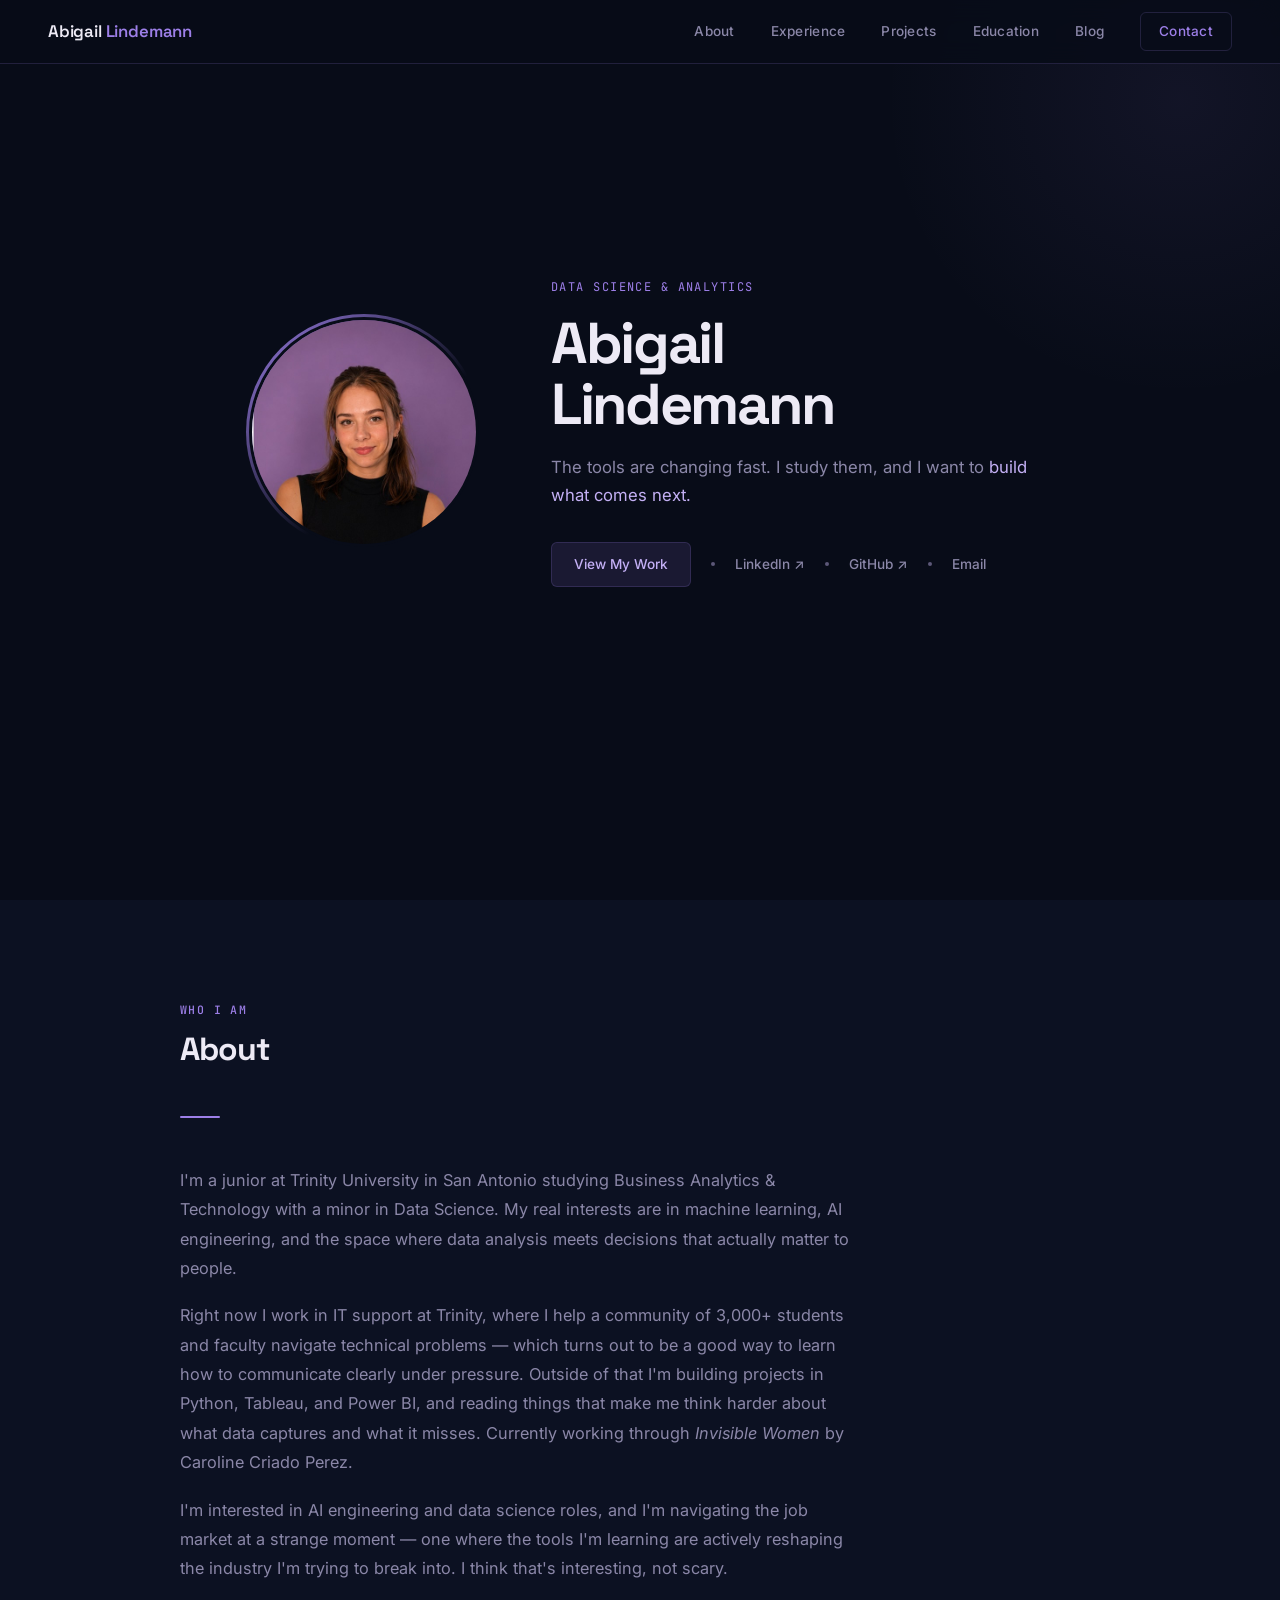
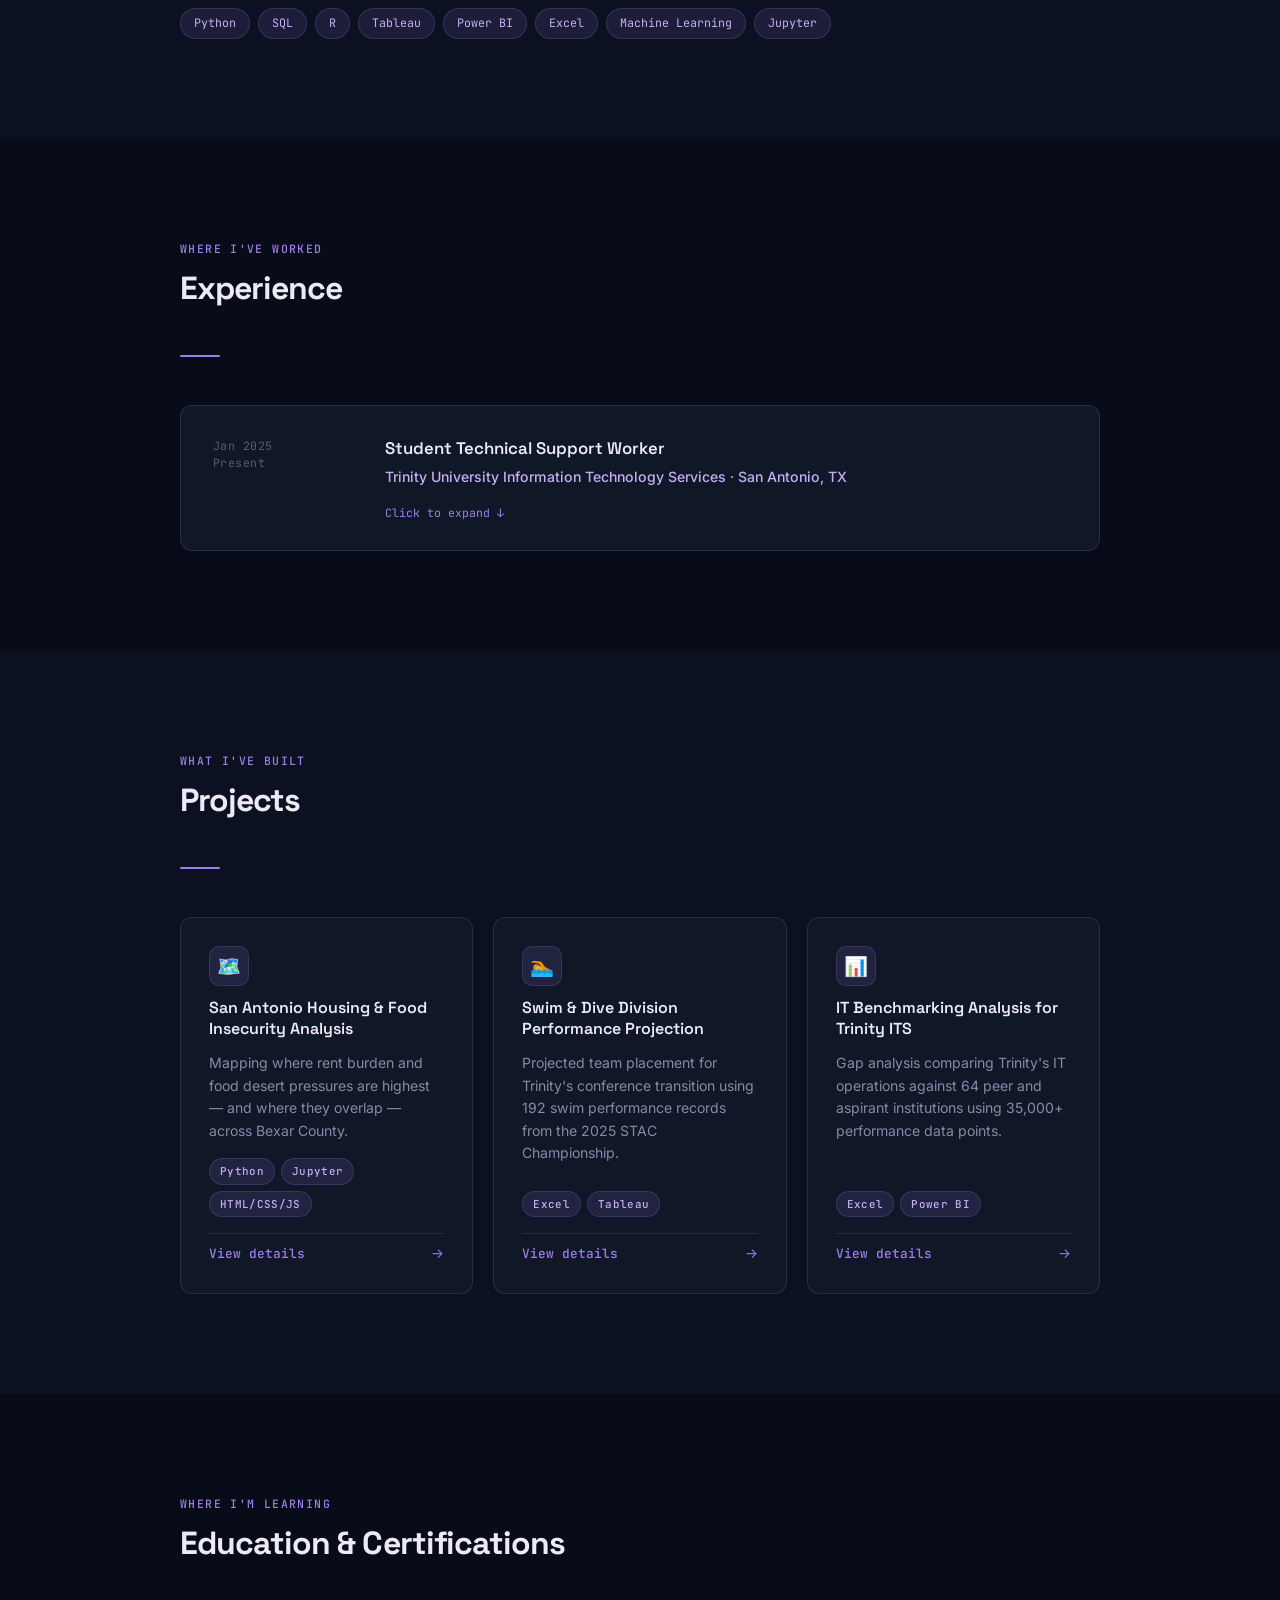
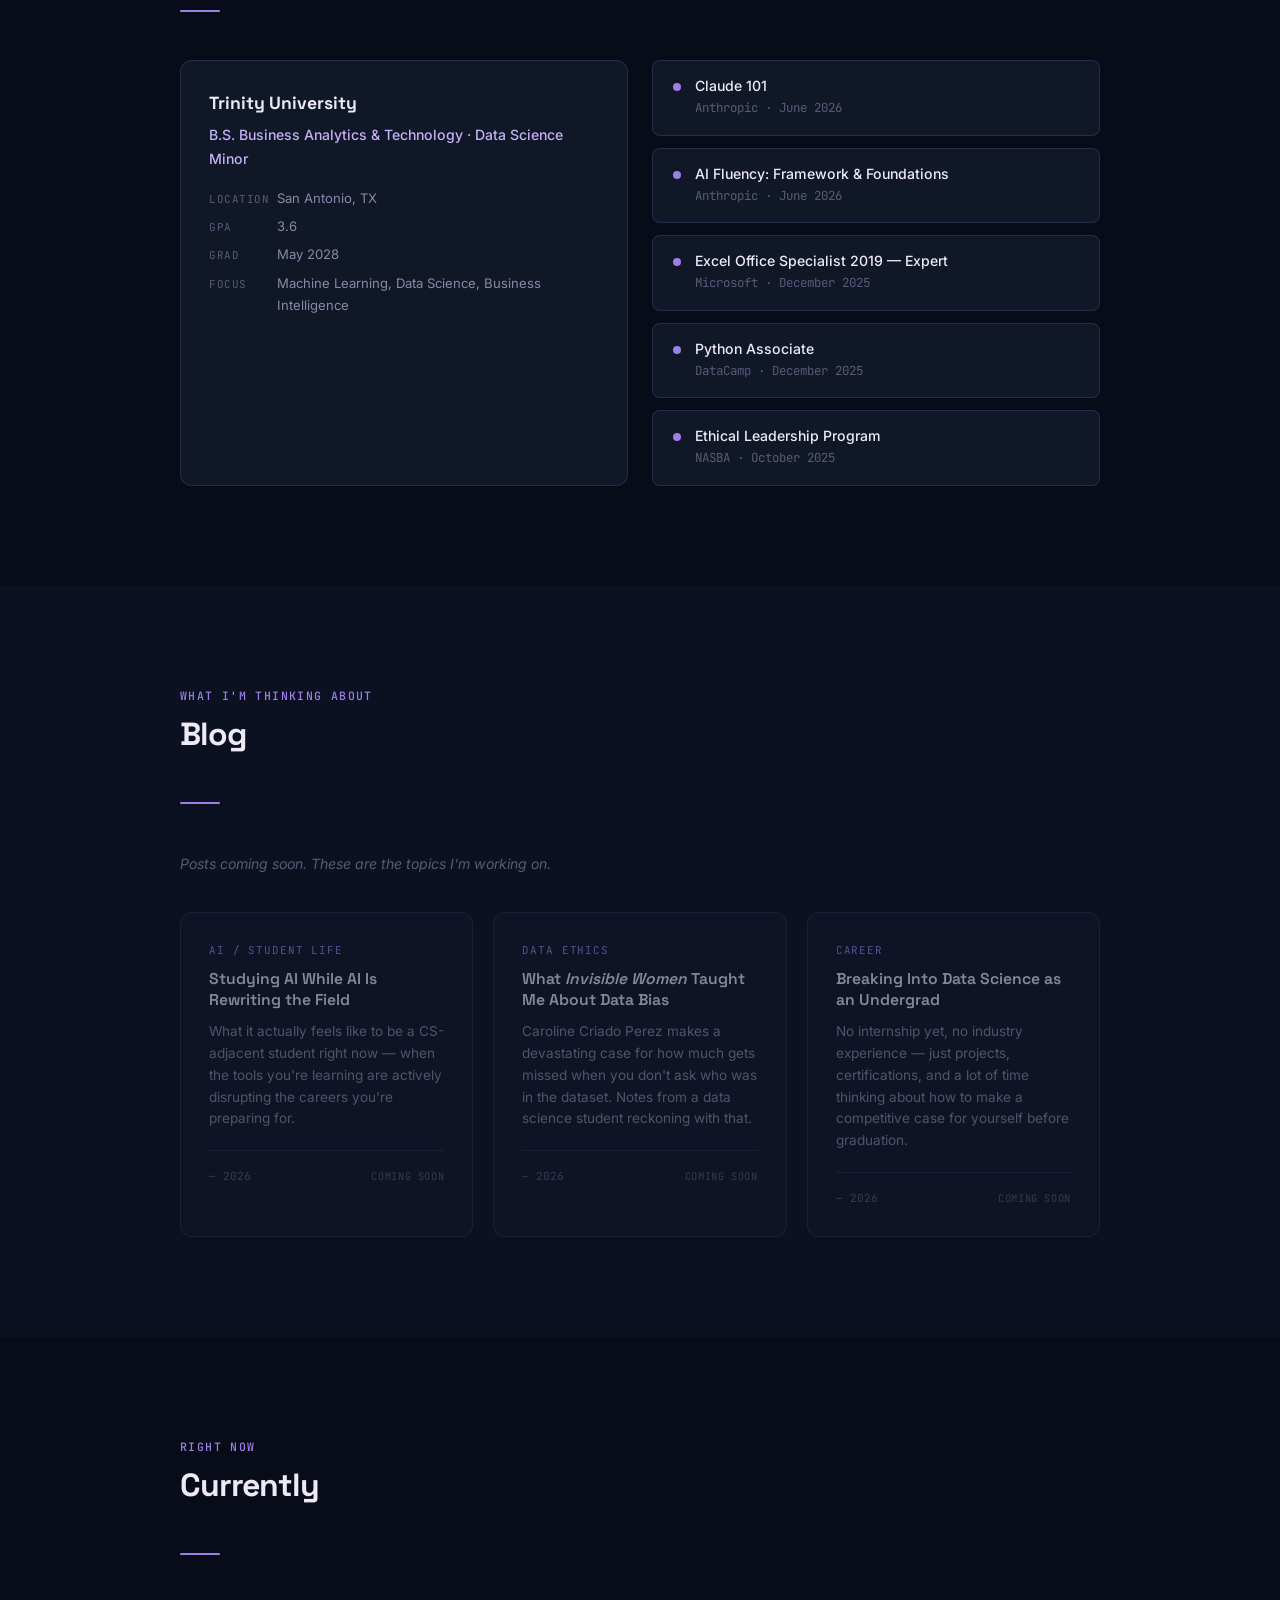
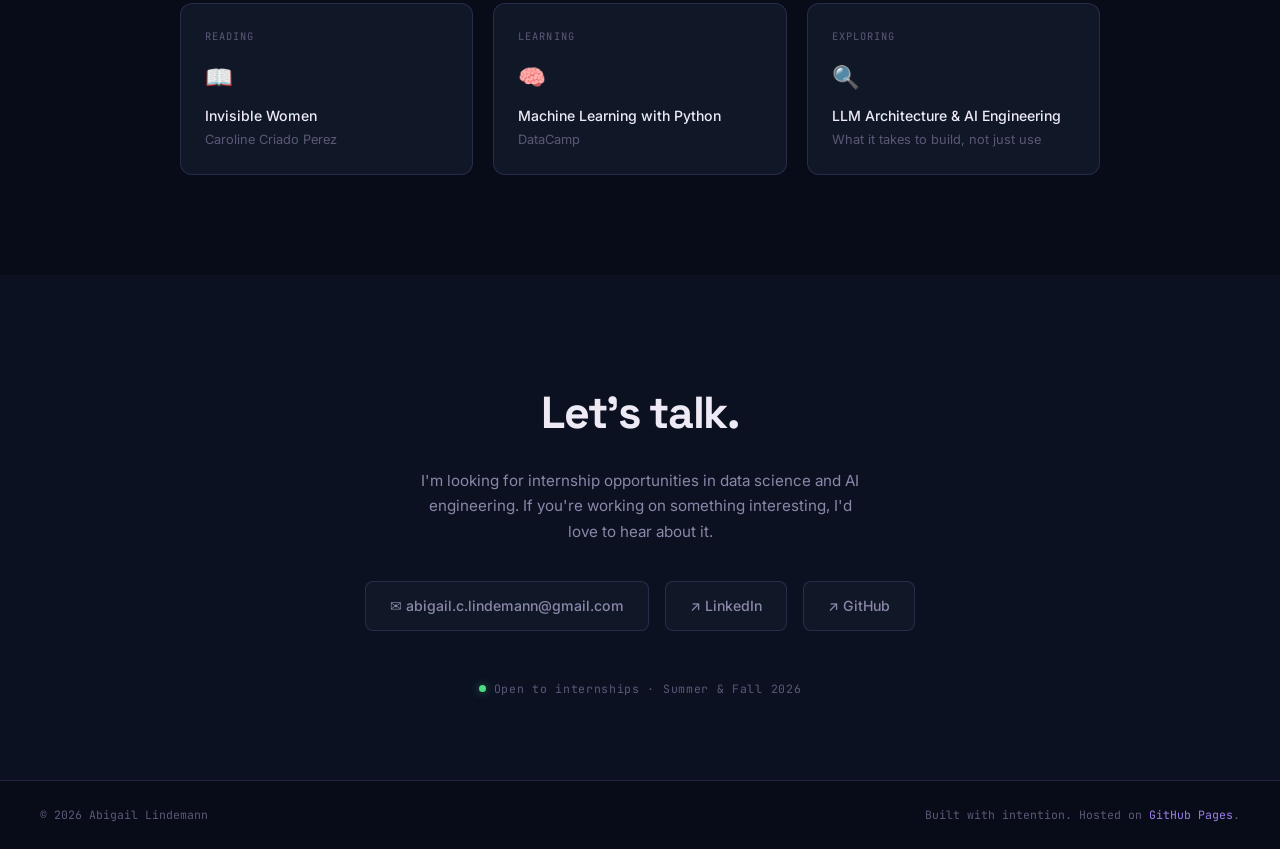
==== index.html @ 9b2c858b "Add files via upload" ====
<!DOCTYPE html>
<html lang="en">
<head>
  <meta charset="UTF-8" />
  <meta name="viewport" content="width=device-width, initial-scale=1.0" />
  <title>Abigail Lindemann</title>
  <link rel="preconnect" href="https://fonts.googleapis.com" />
  <link rel="preconnect" href="https://fonts.gstatic.com" crossorigin />
  <link href="https://fonts.googleapis.com/css2?family=Space+Grotesk:wght@300;400;500;600;700&family=Inter:wght@300;400;500&family=JetBrains+Mono:wght@400;500&display=swap" rel="stylesheet" />

  <style>
    /* ── TOKENS ─────────────────────────────────────────── */
    :root {
      --bg:          #080c18;
      --bg-alt:      #0c1122;
      --surface:     #101828;
      --border:      rgba(157, 127, 232, 0.18);
      --accent:      #9d7fe8;
      --accent-lt:   #c4b0f5;
      --accent-glow: rgba(157, 127, 232, 0.12);
      --text-1:      #edeaf5;
      --text-2:      #8b87a8;
      --text-3:      #5c5878;
      --pill-bg:     rgba(157, 127, 232, 0.12);
      --radius:      12px;
      --radius-sm:   8px;
      --nav-h:       64px;
      --font-display: 'Space Grotesk', sans-serif;
      --font-body:    'Inter', sans-serif;
      --font-mono:    'JetBrains Mono', monospace;
    }

    /* ── RESET ──────────────────────────────────────────── */
    *, *::before, *::after { box-sizing: border-box; margin: 0; padding: 0; }
    html { scroll-behavior: smooth; }
    body {
      background: var(--bg);
      color: var(--text-1);
      font-family: var(--font-body);
      font-size: 16px;
      line-height: 1.7;
      -webkit-font-smoothing: antialiased;
    }
    a { color: inherit; text-decoration: none; }
    img { display: block; max-width: 100%; }
    ul { list-style: none; }

    /* ── NAV ────────────────────────────────────────────── */
    nav {
      position: fixed;
      top: 0; left: 0; right: 0;
      height: var(--nav-h);
      display: flex;
      align-items: center;
      justify-content: space-between;
      padding: 0 48px;
      background: rgba(8, 12, 24, 0.85);
      backdrop-filter: blur(12px);
      border-bottom: 1px solid var(--border);
      z-index: 100;
      transition: background 0.3s;
    }
    .nav-name {
      font-family: var(--font-display);
      font-weight: 600;
      font-size: 1.05rem;
      letter-spacing: -0.01em;
      color: var(--text-1);
    }
    .nav-name span { color: var(--accent); }
    .nav-links {
      display: flex;
      gap: 36px;
      align-items: center;
    }
    .nav-links a {
      font-size: 0.85rem;
      font-weight: 500;
      color: var(--text-2);
      letter-spacing: 0.02em;
      transition: color 0.2s;
    }
    .nav-links a:hover { color: var(--accent-lt); }
    .nav-links .nav-cta {
      color: var(--accent);
      border: 1px solid var(--border);
      padding: 7px 18px;
      border-radius: 6px;
      transition: background 0.2s, color 0.2s;
    }
    .nav-links .nav-cta:hover {
      background: var(--accent-glow);
      color: var(--accent-lt);
    }

    /* ── SECTIONS ───────────────────────────────────────── */
    section {
      padding: 100px 0;
    }
    section:nth-of-type(even) {
      background: var(--bg-alt);
    }
    .container {
      max-width: 1000px;
      margin: 0 auto;
      padding: 0 40px;
    }
    .section-label {
      font-family: var(--font-mono);
      font-size: 0.72rem;
      font-weight: 500;
      letter-spacing: 0.12em;
      color: var(--accent);
      text-transform: uppercase;
      margin-bottom: 10px;
    }
    .section-title {
      font-family: var(--font-display);
      font-size: 2rem;
      font-weight: 700;
      color: var(--text-1);
      letter-spacing: -0.03em;
      margin-bottom: 48px;
      line-height: 1.2;
    }
    .divider {
      width: 40px;
      height: 2px;
      background: var(--accent);
      margin: 16px 0 48px;
      border-radius: 2px;
    }

    /* ── HERO ───────────────────────────────────────────── */
    #hero {
      min-height: 100vh;
      display: flex;
      align-items: center;
      padding-top: var(--nav-h);
      background: var(--bg);
      position: relative;
      overflow: hidden;
    }
    #hero::before {
      content: '';
      position: absolute;
      top: -200px; right: -200px;
      width: 600px; height: 600px;
      background: radial-gradient(circle, rgba(157, 127, 232, 0.07) 0%, transparent 70%);
      pointer-events: none;
    }
    .hero-inner {
      display: flex;
      align-items: center;
      gap: 72px;
      max-width: 1000px;
      margin: 0 auto;
      padding: 0 40px;
    }
    .hero-photo-wrap {
      flex-shrink: 0;
      position: relative;
    }
    .hero-photo-wrap::before {
      content: '';
      position: absolute;
      inset: -3px;
      border-radius: 50%;
      background: linear-gradient(135deg, var(--accent) 0%, transparent 60%);
      z-index: 0;
    }
    .hero-photo {
      width: 230px;
      height: 230px;
      border-radius: 50%;
      object-fit: cover;
      object-position: center top;
      position: relative;
      z-index: 1;
      border: 3px solid var(--bg);
    }
    .hero-text { flex: 1; }
    .hero-eyebrow {
      font-family: var(--font-mono);
      font-size: 0.75rem;
      letter-spacing: 0.12em;
      color: var(--accent);
      text-transform: uppercase;
      margin-bottom: 16px;
    }
    .hero-name {
      font-family: var(--font-display);
      font-size: clamp(2.4rem, 5vw, 3.6rem);
      font-weight: 700;
      letter-spacing: -0.04em;
      line-height: 1.05;
      color: var(--text-1);
      margin-bottom: 20px;
    }
    .hero-tagline {
      font-size: 1.05rem;
      color: var(--text-2);
      max-width: 480px;
      line-height: 1.65;
      margin-bottom: 32px;
    }
    .hero-tagline em {
      color: var(--accent-lt);
      font-style: normal;
    }
    .hero-links {
      display: flex;
      gap: 20px;
      align-items: center;
      flex-wrap: wrap;
    }
    .hero-links a {
      display: flex;
      align-items: center;
      gap: 7px;
      font-size: 0.85rem;
      font-weight: 500;
      color: var(--text-2);
      transition: color 0.2s;
    }
    .hero-links a:hover { color: var(--accent-lt); }
    .hero-links .hero-btn {
      background: var(--accent-glow);
      border: 1px solid var(--border);
      padding: 10px 22px;
      border-radius: 6px;
      color: var(--accent-lt);
      font-weight: 500;
      transition: background 0.2s, border-color 0.2s;
    }
    .hero-links .hero-btn:hover {
      background: rgba(157, 127, 232, 0.2);
      border-color: var(--accent);
      color: var(--text-1);
    }
    .hero-dot {
      width: 4px; height: 4px;
      border-radius: 50%;
      background: var(--text-3);
    }

    /* ── ABOUT ──────────────────────────────────────────── */
    .about-body {
      max-width: 680px;
    }
    .about-body p {
      color: var(--text-2);
      font-size: 1.02rem;
      line-height: 1.8;
      margin-bottom: 18px;
    }
    .about-body p:last-child { margin-bottom: 0; }
    .about-body a {
      color: var(--accent-lt);
      border-bottom: 1px solid var(--border);
      transition: border-color 0.2s;
    }
    .about-body a:hover { border-color: var(--accent-lt); }

    /* ── EXPERIENCE ─────────────────────────────────────── */
    .exp-card {
      display: grid;
      grid-template-columns: 140px 1fr;
      gap: 0 32px;
      padding: 28px 32px;
      background: var(--surface);
      border: 1px solid var(--border);
      border-radius: var(--radius);
      transition: border-color 0.2s, box-shadow 0.2s;
      cursor: pointer;
    }
    .exp-card:hover {
      border-color: var(--accent);
      box-shadow: 0 0 0 1px var(--accent), 0 8px 32px rgba(157,127,232,0.08);
    }
    .exp-date {
      font-family: var(--font-mono);
      font-size: 0.72rem;
      color: var(--text-3);
      letter-spacing: 0.04em;
      padding-top: 4px;
      line-height: 1.4;
    }
    .exp-role {
      font-family: var(--font-display);
      font-size: 1.05rem;
      font-weight: 600;
      color: var(--text-1);
      margin-bottom: 2px;
    }
    .exp-org {
      font-size: 0.88rem;
      color: var(--accent-lt);
      margin-bottom: 14px;
      font-weight: 500;
    }
    .exp-bullets { display: none; }
    .exp-bullets.open { display: block; }
    .exp-bullets li {
      font-size: 0.9rem;
      color: var(--text-2);
      line-height: 1.65;
      padding-left: 16px;
      position: relative;
      margin-bottom: 8px;
    }
    .exp-bullets li::before {
      content: '▸';
      position: absolute;
      left: 0;
      color: var(--accent);
      font-size: 0.75rem;
      top: 3px;
    }
    .exp-toggle {
      font-family: var(--font-mono);
      font-size: 0.72rem;
      color: var(--accent);
      margin-top: 12px;
      cursor: pointer;
    }

    /* ── PROJECTS ───────────────────────────────────────── */
    .projects-grid {
      display: grid;
      grid-template-columns: repeat(auto-fill, minmax(280px, 1fr));
      gap: 20px;
    }
    .proj-card {
      background: var(--surface);
      border: 1px solid var(--border);
      border-radius: var(--radius);
      padding: 28px;
      cursor: pointer;
      transition: border-color 0.2s, box-shadow 0.2s, transform 0.2s;
      display: flex;
      flex-direction: column;
      gap: 12px;
    }
    .proj-card:hover {
      border-color: var(--accent);
      box-shadow: 0 0 0 1px var(--accent), 0 12px 40px rgba(157,127,232,0.1);
      transform: translateY(-3px);
    }
    .proj-icon {
      width: 40px; height: 40px;
      border-radius: 10px;
      background: var(--accent-glow);
      border: 1px solid var(--border);
      display: flex;
      align-items: center;
      justify-content: center;
      font-size: 1.2rem;
    }
    .proj-name {
      font-family: var(--font-display);
      font-size: 1rem;
      font-weight: 600;
      color: var(--text-1);
      line-height: 1.3;
    }
    .proj-desc {
      font-size: 0.88rem;
      color: var(--text-2);
      line-height: 1.6;
      flex: 1;
    }
    .proj-pills {
      display: flex;
      flex-wrap: wrap;
      gap: 6px;
      margin-top: 4px;
    }
    .pill {
      font-family: var(--font-mono);
      font-size: 0.68rem;
      font-weight: 500;
      color: var(--accent-lt);
      background: var(--pill-bg);
      border: 1px solid rgba(157,127,232,0.2);
      padding: 3px 10px;
      border-radius: 100px;
      letter-spacing: 0.03em;
    }
    .proj-footer {
      display: flex;
      align-items: center;
      justify-content: space-between;
      padding-top: 8px;
      border-top: 1px solid var(--border);
      margin-top: 4px;
    }
    .proj-cta {
      font-size: 0.8rem;
      color: var(--accent);
      font-weight: 500;
      font-family: var(--font-mono);
    }
    .proj-arrow { font-size: 0.85rem; color: var(--accent); }

    /* ── MODAL ──────────────────────────────────────────── */
    .modal-overlay {
      position: fixed;
      inset: 0;
      background: rgba(8,12,24,0.88);
      backdrop-filter: blur(8px);
      z-index: 200;
      display: flex;
      align-items: center;
      justify-content: center;
      padding: 24px;
      opacity: 0;
      pointer-events: none;
      transition: opacity 0.25s;
    }
    .modal-overlay.open {
      opacity: 1;
      pointer-events: all;
    }
    .modal {
      background: var(--surface);
      border: 1px solid var(--accent);
      border-radius: var(--radius);
      max-width: 620px;
      width: 100%;
      padding: 40px;
      position: relative;
      max-height: 85vh;
      overflow-y: auto;
      transform: translateY(16px);
      transition: transform 0.25s;
    }
    .modal-overlay.open .modal { transform: translateY(0); }
    .modal-close {
      position: absolute;
      top: 20px; right: 24px;
      background: none;
      border: none;
      color: var(--text-3);
      font-size: 1.4rem;
      cursor: pointer;
      line-height: 1;
      transition: color 0.2s;
    }
    .modal-close:hover { color: var(--text-1); }
    .modal-eyebrow {
      font-family: var(--font-mono);
      font-size: 0.7rem;
      color: var(--accent);
      letter-spacing: 0.1em;
      text-transform: uppercase;
      margin-bottom: 8px;
    }
    .modal-title {
      font-family: var(--font-display);
      font-size: 1.5rem;
      font-weight: 700;
      color: var(--text-1);
      letter-spacing: -0.02em;
      margin-bottom: 8px;
      line-height: 1.2;
    }
    .modal-date {
      font-family: var(--font-mono);
      font-size: 0.72rem;
      color: var(--text-3);
      margin-bottom: 20px;
    }
    .modal-pills {
      display: flex;
      flex-wrap: wrap;
      gap: 6px;
      margin-bottom: 24px;
    }
    .modal-body {
      color: var(--text-2);
      font-size: 0.92rem;
      line-height: 1.75;
    }
    .modal-body p { margin-bottom: 14px; }
    .modal-body ul { margin: 0 0 14px 0; }
    .modal-body ul li {
      padding-left: 16px;
      position: relative;
      margin-bottom: 8px;
    }
    .modal-body ul li::before {
      content: '▸';
      position: absolute;
      left: 0;
      color: var(--accent);
      font-size: 0.75rem;
      top: 3px;
    }
    .modal-link {
      display: inline-flex;
      align-items: center;
      gap: 8px;
      margin-top: 20px;
      padding: 10px 20px;
      background: var(--accent-glow);
      border: 1px solid var(--border);
      border-radius: 6px;
      color: var(--accent-lt);
      font-size: 0.85rem;
      font-weight: 500;
      transition: background 0.2s, border-color 0.2s;
    }
    .modal-link:hover {
      background: rgba(157,127,232,0.2);
      border-color: var(--accent);
    }

    /* ── EDUCATION ──────────────────────────────────────── */
    .edu-grid {
      display: grid;
      grid-template-columns: 1fr 1fr;
      gap: 24px;
    }
    .edu-card {
      background: var(--surface);
      border: 1px solid var(--border);
      border-radius: var(--radius);
      padding: 28px;
    }
    .edu-school {
      font-family: var(--font-display);
      font-size: 1.1rem;
      font-weight: 700;
      color: var(--text-1);
      margin-bottom: 4px;
    }
    .edu-degree {
      font-size: 0.88rem;
      color: var(--accent-lt);
      margin-bottom: 16px;
      font-weight: 500;
    }
    .edu-meta {
      display: flex;
      flex-direction: column;
      gap: 6px;
    }
    .edu-meta-item {
      font-size: 0.82rem;
      color: var(--text-2);
      display: flex;
      align-items: baseline;
      gap: 8px;
    }
    .edu-meta-label {
      font-family: var(--font-mono);
      font-size: 0.68rem;
      color: var(--text-3);
      letter-spacing: 0.05em;
      text-transform: uppercase;
      flex-shrink: 0;
      min-width: 60px;
    }

    /* ── CERTS ──────────────────────────────────────────── */
    .cert-list {
      display: flex;
      flex-direction: column;
      gap: 12px;
    }
    .cert-item {
      display: flex;
      align-items: flex-start;
      gap: 14px;
      padding: 16px 20px;
      background: var(--surface);
      border: 1px solid var(--border);
      border-radius: var(--radius-sm);
      transition: border-color 0.2s;
    }
    .cert-item:hover { border-color: var(--accent); }
    .cert-dot {
      width: 8px; height: 8px;
      border-radius: 50%;
      background: var(--accent);
      margin-top: 6px;
      flex-shrink: 0;
    }
    .cert-name {
      font-size: 0.88rem;
      font-weight: 500;
      color: var(--text-1);
      line-height: 1.3;
    }
    .cert-issuer {
      font-size: 0.78rem;
      color: var(--text-3);
      font-family: var(--font-mono);
      margin-top: 2px;
    }

    /* ── BLOG ───────────────────────────────────────────── */
    .blog-grid {
      display: grid;
      grid-template-columns: repeat(auto-fill, minmax(280px, 1fr));
      gap: 20px;
    }
    .blog-card {
      background: var(--surface);
      border: 1px solid var(--border);
      border-radius: var(--radius);
      padding: 28px;
      opacity: 0.55;
      pointer-events: none;
      position: relative;
    }
    .blog-card.live {
      opacity: 1;
      pointer-events: all;
      cursor: pointer;
      transition: border-color 0.2s, transform 0.2s;
    }
    .blog-card.live:hover {
      border-color: var(--accent);
      transform: translateY(-3px);
    }
    .blog-tag {
      font-family: var(--font-mono);
      font-size: 0.68rem;
      color: var(--accent);
      letter-spacing: 0.08em;
      text-transform: uppercase;
      margin-bottom: 10px;
    }
    .blog-title {
      font-family: var(--font-display);
      font-size: 0.98rem;
      font-weight: 600;
      color: var(--text-1);
      line-height: 1.35;
      margin-bottom: 10px;
    }
    .blog-preview {
      font-size: 0.85rem;
      color: var(--text-2);
      line-height: 1.6;
    }
    .blog-footer {
      display: flex;
      align-items: center;
      justify-content: space-between;
      margin-top: 20px;
      padding-top: 16px;
      border-top: 1px solid var(--border);
    }
    .blog-date {
      font-family: var(--font-mono);
      font-size: 0.7rem;
      color: var(--text-3);
    }
    .blog-soon {
      font-family: var(--font-mono);
      font-size: 0.65rem;
      color: var(--text-3);
      letter-spacing: 0.06em;
      text-transform: uppercase;
    }
    .blog-note {
      font-size: 0.88rem;
      color: var(--text-3);
      margin-bottom: 36px;
      font-style: italic;
    }

    /* ── CURRENTLY ──────────────────────────────────────── */
    .currently-grid {
      display: grid;
      grid-template-columns: repeat(3, 1fr);
      gap: 20px;
    }
    .currently-card {
      background: var(--surface);
      border: 1px solid var(--border);
      border-radius: var(--radius);
      padding: 24px;
    }
    .currently-label {
      font-family: var(--font-mono);
      font-size: 0.65rem;
      color: var(--text-3);
      letter-spacing: 0.1em;
      text-transform: uppercase;
      margin-bottom: 12px;
    }
    .currently-icon { font-size: 1.4rem; margin-bottom: 10px; }
    .currently-item {
      font-size: 0.88rem;
      font-weight: 500;
      color: var(--text-1);
      margin-bottom: 4px;
      line-height: 1.35;
    }
    .currently-sub {
      font-size: 0.8rem;
      color: var(--text-3);
    }

    /* ── CONTACT ────────────────────────────────────────── */
    #contact {
      text-align: center;
      padding: 100px 0 80px;
    }
    .contact-headline {
      font-family: var(--font-display);
      font-size: clamp(1.8rem, 4vw, 2.8rem);
      font-weight: 700;
      letter-spacing: -0.03em;
      color: var(--text-1);
      margin-bottom: 16px;
    }
    .contact-sub {
      font-size: 0.95rem;
      color: var(--text-2);
      max-width: 440px;
      margin: 0 auto 36px;
      line-height: 1.7;
    }
    .contact-links {
      display: flex;
      justify-content: center;
      gap: 16px;
      flex-wrap: wrap;
    }
    .contact-link {
      display: flex;
      align-items: center;
      gap: 8px;
      padding: 12px 24px;
      border: 1px solid var(--border);
      border-radius: 8px;
      font-size: 0.88rem;
      font-weight: 500;
      color: var(--text-2);
      background: var(--surface);
      transition: border-color 0.2s, color 0.2s, background 0.2s;
    }
    .contact-link:hover {
      border-color: var(--accent);
      color: var(--accent-lt);
      background: var(--accent-glow);
    }
    .contact-availability {
      display: inline-flex;
      align-items: center;
      gap: 8px;
      margin-top: 48px;
      font-family: var(--font-mono);
      font-size: 0.72rem;
      color: var(--text-3);
      letter-spacing: 0.06em;
    }
    .avail-dot {
      width: 7px; height: 7px;
      border-radius: 50%;
      background: #4ade80;
      box-shadow: 0 0 8px rgba(74,222,128,0.5);
      animation: pulse 2.5s ease-in-out infinite;
    }
    @keyframes pulse {
      0%, 100% { opacity: 1; }
      50% { opacity: 0.4; }
    }

    /* ── FOOTER ─────────────────────────────────────────── */
    footer {
      padding: 24px 40px;
      border-top: 1px solid var(--border);
      display: flex;
      justify-content: space-between;
      align-items: center;
    }
    footer p {
      font-family: var(--font-mono);
      font-size: 0.72rem;
      color: var(--text-3);
    }
    footer a {
      color: var(--accent);
      transition: color 0.2s;
    }
    footer a:hover { color: var(--accent-lt); }

    /* ── SKILLS BAR ─────────────────────────────────────── */
    .skills-row {
      display: flex;
      flex-wrap: wrap;
      gap: 8px;
      margin-top: 24px;
    }
    .skill-pill {
      font-family: var(--font-mono);
      font-size: 0.73rem;
      color: var(--accent-lt);
      background: var(--pill-bg);
      border: 1px solid rgba(157,127,232,0.2);
      padding: 5px 13px;
      border-radius: 100px;
    }

    /* ── RESPONSIVE ─────────────────────────────────────── */
    @media (max-width: 768px) {
      nav { padding: 0 20px; }
      .nav-links { gap: 16px; }
      .nav-links a:not(.nav-cta) { display: none; }
      .hero-inner { flex-direction: column; gap: 36px; text-align: center; padding: 0 24px; }
      .hero-links { justify-content: center; }
      .container { padding: 0 24px; }
      section { padding: 72px 0; }
      .edu-grid { grid-template-columns: 1fr; }
      .currently-grid { grid-template-columns: 1fr; }
      .exp-card { grid-template-columns: 1fr; gap: 4px; }
      .exp-date { margin-bottom: 8px; }
    }

    @media (prefers-reduced-motion: reduce) {
      *, *::before, *::after { animation: none !important; transition: none !important; }
    }
  </style>
</head>
<body>

  <!-- NAV -->
  <nav>
    <span class="nav-name">Abigail <span>Lindemann</span></span>
    <div class="nav-links">
      <a href="#about">About</a>
      <a href="#experience">Experience</a>
      <a href="#projects">Projects</a>
      <a href="#education">Education</a>
      <a href="#blog">Blog</a>
      <a href="#contact" class="nav-cta">Contact</a>
    </div>
  </nav>

  <!-- HERO -->
  <section id="hero">
    <div class="hero-inner">
      <div class="hero-photo-wrap">
        <img class="hero-photo" src="headshot.jpg" alt="Abigail Lindemann" />
      </div>
      <div class="hero-text">
        <p class="hero-eyebrow">Data Science &amp; Analytics</p>
        <h1 class="hero-name">Abigail<br>Lindemann</h1>
        <p class="hero-tagline">
          The tools are changing fast. I study them, and I want to <em>build what comes next.</em>
        </p>
        <div class="hero-links">
          <a href="#projects" class="hero-btn">View My Work</a>
          <div class="hero-dot"></div>
          <a href="https://linkedin.com/in/abigail-lindemann/" target="_blank" rel="noopener">LinkedIn ↗</a>
          <div class="hero-dot"></div>
          <a href="https://github.com/abigail-lindemann" target="_blank" rel="noopener">GitHub ↗</a>
          <div class="hero-dot"></div>
          <a href="mailto:abigail.c.lindemann@gmail.com">Email</a>
        </div>
      </div>
    </div>
  </section>

  <!-- ABOUT -->
  <section id="about">
    <div class="container">
      <p class="section-label">Who I am</p>
      <h2 class="section-title">About</h2>
      <div class="divider"></div>
      <div class="about-body">
        <p>
          I'm a junior at Trinity University in San Antonio studying Business Analytics &amp; Technology with a minor in Data Science. My real interests are in machine learning, AI engineering, and the space where data analysis meets decisions that actually matter to people.
        </p>
        <p>
          Right now I work in IT support at Trinity, where I help a community of 3,000+ students and faculty navigate technical problems — which turns out to be a good way to learn how to communicate clearly under pressure. Outside of that I'm building projects in Python, Tableau, and Power BI, and reading things that make me think harder about what data captures and what it misses. Currently working through <em>Invisible Women</em> by Caroline Criado Perez.
        </p>
        <p>
          I'm interested in AI engineering and data science roles, and I'm navigating the job market at a strange moment — one where the tools I'm learning are actively reshaping the industry I'm trying to break into. I think that's interesting, not scary.
        </p>
        <div class="skills-row">
          <span class="skill-pill">Python</span>
          <span class="skill-pill">SQL</span>
          <span class="skill-pill">R</span>
          <span class="skill-pill">Tableau</span>
          <span class="skill-pill">Power BI</span>
          <span class="skill-pill">Excel</span>
          <span class="skill-pill">Machine Learning</span>
          <span class="skill-pill">Jupyter</span>
        </div>
      </div>
    </div>
  </section>

  <!-- EXPERIENCE -->
  <section id="experience">
    <div class="container">
      <p class="section-label">Where I've worked</p>
      <h2 class="section-title">Experience</h2>
      <div class="divider"></div>
      <div class="exp-card" onclick="toggleExp(this)">
        <div class="exp-date">Jan 2025<br>Present</div>
        <div>
          <div class="exp-role">Student Technical Support Worker</div>
          <div class="exp-org">Trinity University Information Technology Services · San Antonio, TX</div>
          <ul class="exp-bullets" id="exp-bullets-1">
            <li>Served as a frontline technical resource for a community of 3,000+ students and faculty, personally diagnosing and resolving 70+ hardware and software tickets with a 60% first-contact resolution rate.</li>
            <li>Developed and maintained internal knowledge base documentation, contributing to reduced repeat ticket volume for common hardware and software issues.</li>
            <li>Orchestrated weekly scheduling for a team of 25 student workers, optimizing shift coverage to meet peak demand hours and reducing scheduling conflicts by 45%.</li>
            <li>Consistently achieved a 5-star customer satisfaction rating by effectively de-escalating user frustrations and resolving issues on first contact.</li>
          </ul>
          <div class="exp-toggle">Click to expand ↓</div>
        </div>
      </div>
    </div>
  </section>

  <!-- PROJECTS -->
  <section id="projects">
    <div class="container">
      <p class="section-label">What I've built</p>
      <h2 class="section-title">Projects</h2>
      <div class="divider"></div>
      <div class="projects-grid">

        <div class="proj-card" onclick="openModal('proj-housing')">
          <div class="proj-icon">🗺️</div>
          <div class="proj-name">San Antonio Housing &amp; Food Insecurity Analysis</div>
          <div class="proj-desc">Mapping where rent burden and food desert pressures are highest — and where they overlap — across Bexar County.</div>
          <div class="proj-pills">
            <span class="pill">Python</span>
            <span class="pill">Jupyter</span>
            <span class="pill">HTML/CSS/JS</span>
          </div>
          <div class="proj-footer">
            <span class="proj-cta">View details</span>
            <span class="proj-arrow">→</span>
          </div>
        </div>

        <div class="proj-card" onclick="openModal('proj-swim')">
          <div class="proj-icon">🏊</div>
          <div class="proj-name">Swim &amp; Dive Division Performance Projection</div>
          <div class="proj-desc">Projected team placement for Trinity's conference transition using 192 swim performance records from the 2025 STAC Championship.</div>
          <div class="proj-pills">
            <span class="pill">Excel</span>
            <span class="pill">Tableau</span>
          </div>
          <div class="proj-footer">
            <span class="proj-cta">View details</span>
            <span class="proj-arrow">→</span>
          </div>
        </div>

        <div class="proj-card" onclick="openModal('proj-its')">
          <div class="proj-icon">📊</div>
          <div class="proj-name">IT Benchmarking Analysis for Trinity ITS</div>
          <div class="proj-desc">Gap analysis comparing Trinity's IT operations against 64 peer and aspirant institutions using 35,000+ performance data points.</div>
          <div class="proj-pills">
            <span class="pill">Excel</span>
            <span class="pill">Power BI</span>
          </div>
          <div class="proj-footer">
            <span class="proj-cta">View details</span>
            <span class="proj-arrow">→</span>
          </div>
        </div>

      </div>
    </div>
  </section>

  <!-- EDUCATION -->
  <section id="education">
    <div class="container">
      <p class="section-label">Where I'm learning</p>
      <h2 class="section-title">Education &amp; Certifications</h2>
      <div class="divider"></div>
      <div class="edu-grid">
        <div class="edu-card">
          <div class="edu-school">Trinity University</div>
          <div class="edu-degree">B.S. Business Analytics &amp; Technology · Data Science Minor</div>
          <div class="edu-meta">
            <div class="edu-meta-item">
              <span class="edu-meta-label">Location</span>
              <span>San Antonio, TX</span>
            </div>
            <div class="edu-meta-item">
              <span class="edu-meta-label">GPA</span>
              <span>3.6</span>
            </div>
            <div class="edu-meta-item">
              <span class="edu-meta-label">Grad</span>
              <span>May 2028</span>
            </div>
            <div class="edu-meta-item">
              <span class="edu-meta-label">Focus</span>
              <span>Machine Learning, Data Science, Business Intelligence</span>
            </div>
          </div>
        </div>
        <div>
          <div class="cert-list">
            <div class="cert-item">
              <div class="cert-dot"></div>
              <div>
                <div class="cert-name">Claude 101</div>
                <div class="cert-issuer">Anthropic · June 2026</div>
              </div>
            </div>
            <div class="cert-item">
              <div class="cert-dot"></div>
              <div>
                <div class="cert-name">AI Fluency: Framework &amp; Foundations</div>
                <div class="cert-issuer">Anthropic · June 2026</div>
              </div>
            </div>
            <div class="cert-item">
              <div class="cert-dot"></div>
              <div>
                <div class="cert-name">Excel Office Specialist 2019 — Expert</div>
                <div class="cert-issuer">Microsoft · December 2025</div>
              </div>
            </div>
            <div class="cert-item">
              <div class="cert-dot"></div>
              <div>
                <div class="cert-name">Python Associate</div>
                <div class="cert-issuer">DataCamp · December 2025</div>
              </div>
            </div>
            <div class="cert-item">
              <div class="cert-dot"></div>
              <div>
                <div class="cert-name">Ethical Leadership Program</div>
                <div class="cert-issuer">NASBA · October 2025</div>
              </div>
            </div>
          </div>
        </div>
      </div>
    </div>
  </section>

  <!-- BLOG -->
  <section id="blog">
    <div class="container">
      <p class="section-label">What I'm thinking about</p>
      <h2 class="section-title">Blog</h2>
      <div class="divider"></div>
      <p class="blog-note">Posts coming soon. These are the topics I'm working on.</p>
      <div class="blog-grid">
        <div class="blog-card">
          <div class="blog-tag">AI / Student Life</div>
          <div class="blog-title">Studying AI While AI Is Rewriting the Field</div>
          <div class="blog-preview">What it actually feels like to be a CS-adjacent student right now — when the tools you're learning are actively disrupting the careers you're preparing for.</div>
          <div class="blog-footer">
            <span class="blog-date">— 2026</span>
            <span class="blog-soon">Coming soon</span>
          </div>
        </div>
        <div class="blog-card">
          <div class="blog-tag">Data Ethics</div>
          <div class="blog-title">What <em>Invisible Women</em> Taught Me About Data Bias</div>
          <div class="blog-preview">Caroline Criado Perez makes a devastating case for how much gets missed when you don't ask who was in the dataset. Notes from a data science student reckoning with that.</div>
          <div class="blog-footer">
            <span class="blog-date">— 2026</span>
            <span class="blog-soon">Coming soon</span>
          </div>
        </div>
        <div class="blog-card">
          <div class="blog-tag">Career</div>
          <div class="blog-title">Breaking Into Data Science as an Undergrad</div>
          <div class="blog-preview">No internship yet, no industry experience — just projects, certifications, and a lot of time thinking about how to make a competitive case for yourself before graduation.</div>
          <div class="blog-footer">
            <span class="blog-date">— 2026</span>
            <span class="blog-soon">Coming soon</span>
          </div>
        </div>
      </div>
    </div>
  </section>

  <!-- CURRENTLY -->
  <section id="currently">
    <div class="container">
      <p class="section-label">Right now</p>
      <h2 class="section-title">Currently</h2>
      <div class="divider"></div>
      <div class="currently-grid">
        <div class="currently-card">
          <div class="currently-label">Reading</div>
          <div class="currently-icon">📖</div>
          <div class="currently-item">Invisible Women</div>
          <div class="currently-sub">Caroline Criado Perez</div>
        </div>
        <div class="currently-card">
          <div class="currently-label">Learning</div>
          <div class="currently-icon">🧠</div>
          <div class="currently-item">Machine Learning with Python</div>
          <div class="currently-sub">DataCamp</div>
        </div>
        <div class="currently-card">
          <div class="currently-label">Exploring</div>
          <div class="currently-icon">🔍</div>
          <div class="currently-item">LLM Architecture &amp; AI Engineering</div>
          <div class="currently-sub">What it takes to build, not just use</div>
        </div>
      </div>
    </div>
  </section>

  <!-- CONTACT -->
  <section id="contact">
    <div class="container">
      <h2 class="contact-headline">Let's talk.</h2>
      <p class="contact-sub">I'm looking for internship opportunities in data science and AI engineering. If you're working on something interesting, I'd love to hear about it.</p>
      <div class="contact-links">
        <a href="mailto:abigail.c.lindemann@gmail.com" class="contact-link">
          ✉ abigail.c.lindemann@gmail.com
        </a>
        <a href="https://linkedin.com/in/abigail-lindemann/" target="_blank" rel="noopener" class="contact-link">
          ↗ LinkedIn
        </a>
        <a href="https://github.com/abigail-lindemann" target="_blank" rel="noopener" class="contact-link">
          ↗ GitHub
        </a>
      </div>
      <div class="contact-availability">
        <span class="avail-dot"></span>
        Open to internships · Summer &amp; Fall 2026
      </div>
    </div>
  </section>

  <!-- FOOTER -->
  <footer>
    <p>© 2026 Abigail Lindemann</p>
    <p>Built with intention. Hosted on <a href="https://pages.github.com" target="_blank" rel="noopener">GitHub Pages</a>.</p>
  </footer>

  <!-- MODALS -->
  <div class="modal-overlay" id="modal-overlay" onclick="closeModalOnBg(event)">
    <div class="modal" id="modal-content">
      <button class="modal-close" onclick="closeModal()">✕</button>
      <div id="modal-body-content"></div>
    </div>
  </div>

  <script>
    // ── MODAL DATA ───────────────────────────────────────
    const modals = {
      'proj-housing': {
        eyebrow: 'Data Analysis · Geospatial',
        title: 'San Antonio Housing & Food Insecurity Analysis',
        date: 'June 2026',
        pills: ['Python', 'Jupyter Notebook', 'HTML', 'CSS', 'JavaScript'],
        body: `
          <p>Thousands of Bexar County families pay over a third of their income on rent and live more than a mile from a full-service grocery store. This analysis maps where those pressures are highest — and where they overlap.</p>
          <ul>
            <li>Collected and processed census and grocery store location data across Bexar County using Python and Jupyter Notebook.</li>
            <li>Built an interactive HTML/CSS/JS map visualizing the geographic overlap between rent-burdened and food-desert census tracts.</li>
            <li>Identified neighborhoods with the highest concentration of compounding pressures, providing a spatial foundation for resource allocation questions.</li>
          </ul>
        `,
        link: 'https://github.com/abigail-lindemann/sa-housing-food-insecurity',
        linkLabel: 'View on GitHub'
      },
      'proj-swim': {
        eyebrow: 'Sports Analytics · Excel · Tableau',
        title: 'Swim & Dive Division Performance Projection',
        date: 'April 2025',
        pills: ['Excel', 'Tableau'],
        body: `
          <p>Ahead of Trinity University's transition to the SAA conference, the coaching staff needed a clear picture of where the team stood competitively against future opponents.</p>
          <ul>
            <li>Cleaned and analyzed 192 swim performance records from the 2025 STAC Championship using Excel.</li>
            <li>Developed five Tableau visualizations modeling competitive positioning against future SAA conference opponents.</li>
            <li>Delivered actionable insights to coaching staff on recruitment priorities and training focus areas for the conference transition.</li>
          </ul>
        `,
        link: null
      },
      'proj-its': {
        eyebrow: 'Business Intelligence · Benchmarking',
        title: 'IT Benchmarking Analysis for Trinity ITS',
        date: 'June 2025',
        pills: ['Excel', 'Power BI'],
        body: `
          <p>Trinity's IT leadership needed a rigorous benchmarking picture to understand where operations stood relative to peer and aspirant institutions — across hundreds of metrics.</p>
          <ul>
            <li>Cleaned and structured a raw dataset of 35,000+ IT performance data points across 467 metrics from 75 universities using advanced Excel functions including XLOOKUP, PivotTables, and Text-to-Columns.</li>
            <li>Conducted a gap analysis comparing Trinity's IT operations against 38 peer and 26 aspirant schools.</li>
            <li>Created 12 Power BI visualizations identifying key efficiency opportunities, delivered directly to senior ITS leadership.</li>
          </ul>
        `,
        link: null
      }
    };

    // ── MODAL LOGIC ──────────────────────────────────────
    function openModal(id) {
      const data = modals[id];
      if (!data) return;
      const pillsHTML = data.pills.map(p => `<span class="pill">${p}</span>`).join('');
      const linkHTML = data.link
        ? `<a href="${data.link}" target="_blank" rel="noopener" class="modal-link">${data.linkLabel} ↗</a>`
        : '';
      document.getElementById('modal-body-content').innerHTML = `
        <div class="modal-eyebrow">${data.eyebrow}</div>
        <div class="modal-title">${data.title}</div>
        <div class="modal-date">${data.date}</div>
        <div class="modal-pills">${pillsHTML}</div>
        <div class="modal-body">${data.body}${linkHTML}</div>
      `;
      document.getElementById('modal-overlay').classList.add('open');
      document.body.style.overflow = 'hidden';
    }

    function closeModal() {
      document.getElementById('modal-overlay').classList.remove('open');
      document.body.style.overflow = '';
    }

    function closeModalOnBg(e) {
      if (e.target === document.getElementById('modal-overlay')) closeModal();
    }

    document.addEventListener('keydown', e => {
      if (e.key === 'Escape') closeModal();
    });

    // ── EXPERIENCE EXPAND ────────────────────────────────
    function toggleExp(card) {
      const bullets = card.querySelector('.exp-bullets');
      const toggle = card.querySelector('.exp-toggle');
      bullets.classList.toggle('open');
      toggle.textContent = bullets.classList.contains('open')
        ? 'Click to collapse ↑'
        : 'Click to expand ↓';
    }

    // ── NAV SCROLL STYLE ─────────────────────────────────
    const nav = document.querySelector('nav');
    window.addEventListener('scroll', () => {
      nav.style.background = window.scrollY > 20
        ? 'rgba(8,12,24,0.97)'
        : 'rgba(8,12,24,0.85)';
    });
  </script>
</body>
</html>
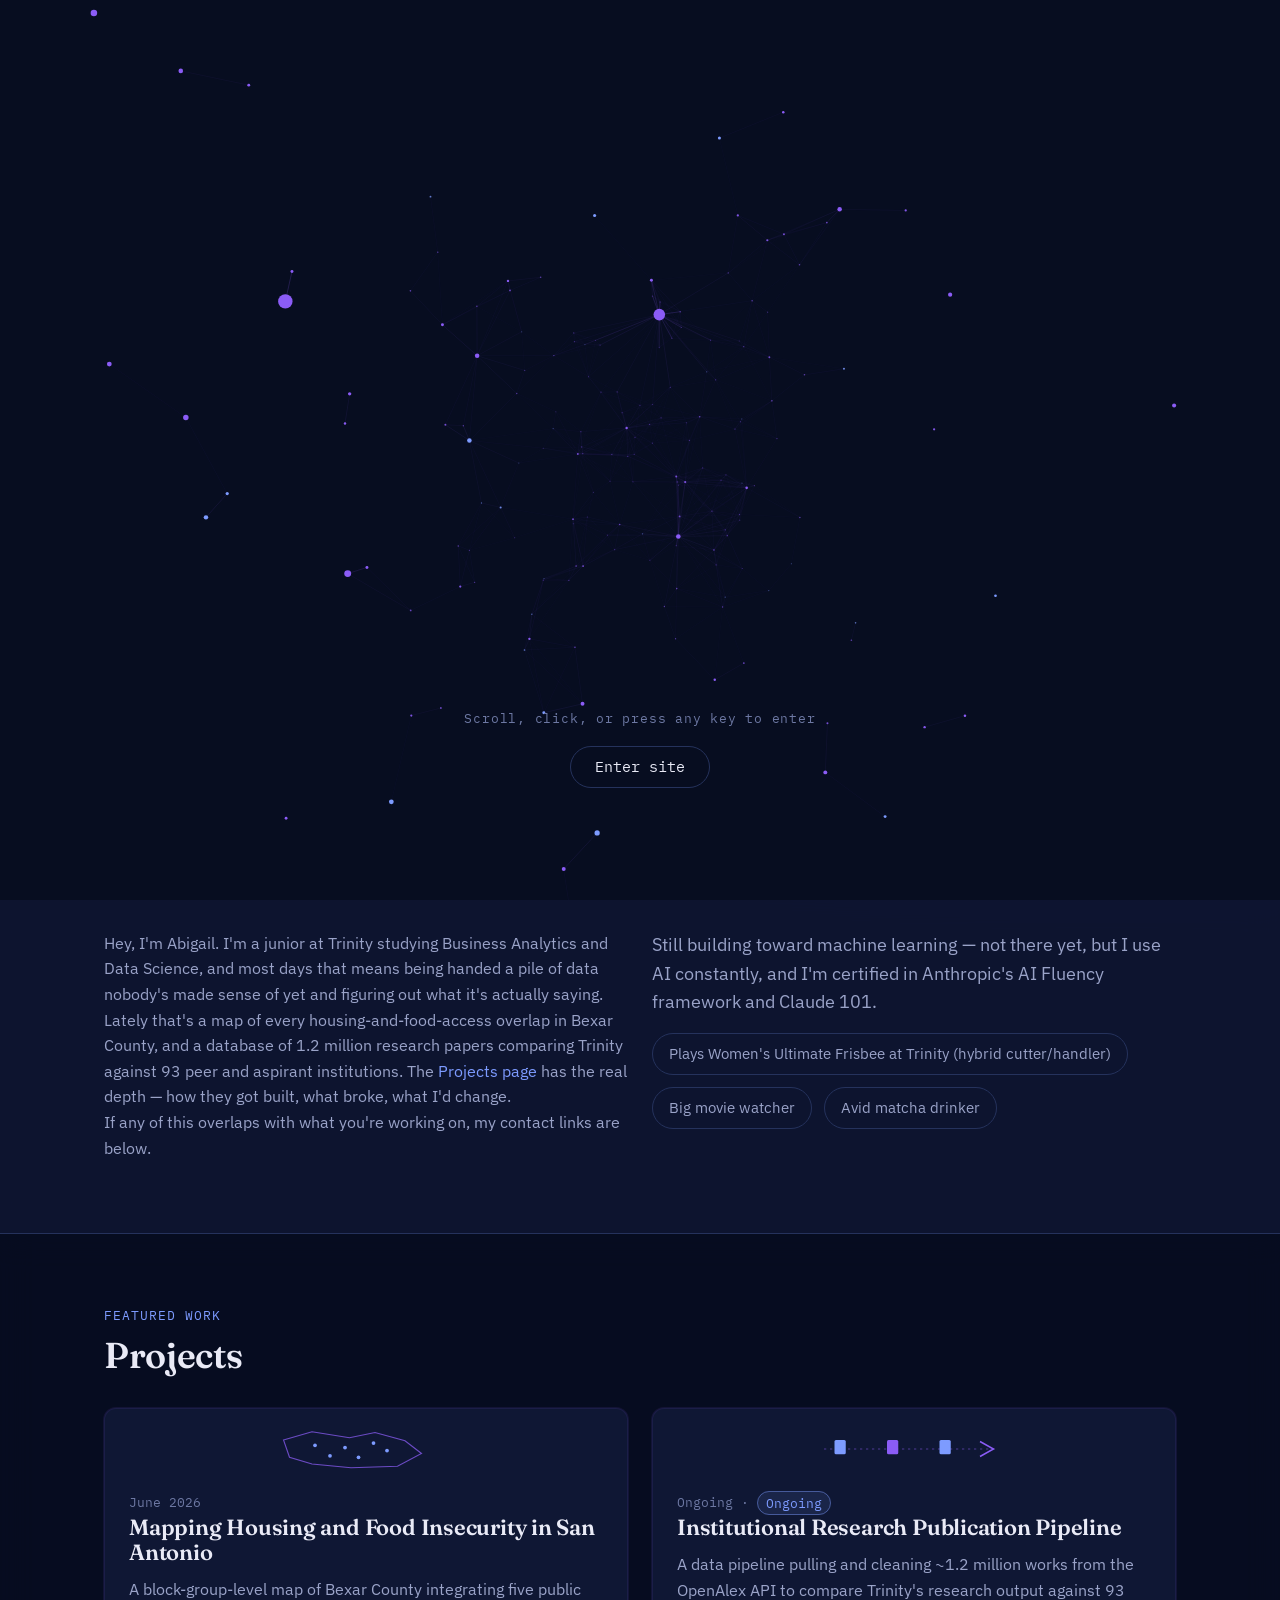
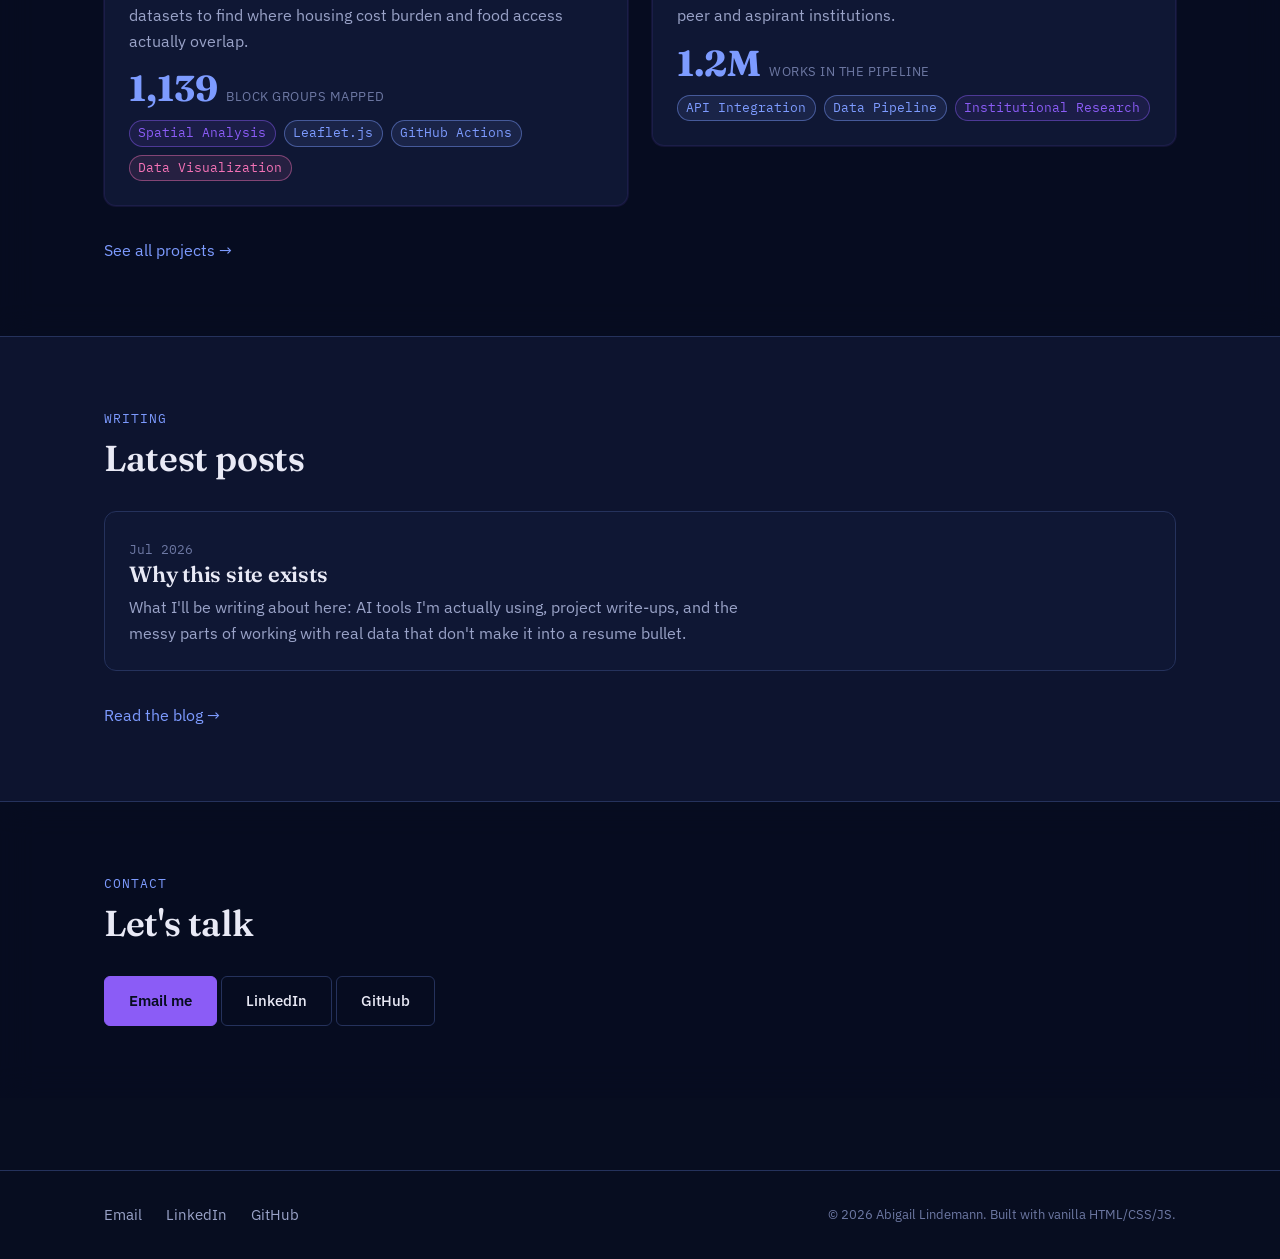
==== commit 03bcf025: "Portfolio site: surreal purple/navy interactive redesign Co-Authored-By: Claude Fable 5 <noreply@ant" ====
--- a/index.html
+++ b/index.html
@@ -1,1258 +1,158 @@
 <!DOCTYPE html>
 <html lang="en">
 <head>
-  <meta charset="UTF-8" />
-  <meta name="viewport" content="width=device-width, initial-scale=1.0" />
-  <title>Abigail Lindemann</title>
-  <link rel="preconnect" href="https://fonts.googleapis.com" />
-  <link rel="preconnect" href="https://fonts.gstatic.com" crossorigin />
-  <link href="https://fonts.googleapis.com/css2?family=Space+Grotesk:wght@300;400;500;600;700&family=Inter:wght@300;400;500&family=JetBrains+Mono:wght@400;500&display=swap" rel="stylesheet" />
+  <meta charset="UTF-8">
+  <meta name="viewport" content="width=device-width, initial-scale=1.0">
+  <title>Abigail Lindemann — Data Analytics &amp; AI-adjacent Portfolio</title>
+  <meta name="description" content="Abigail Lindemann — Trinity University junior studying Business Analytics and Data Science. Projects in spatial analysis, institutional research, and data visualization.">
+  <meta property="og:title" content="Abigail Lindemann">
+  <meta property="og:description" content="Data science student figuring out a career in tech while AI rewrites the field.">
+  <meta property="og:type" content="website">
+  <link rel="icon" type="image/svg+xml" href="/favicon.svg">
+  <link rel="stylesheet" href="/css/main.css">
+</head>
+<body>
+  <div class="intro-overlay" id="intro-overlay">
+    <canvas class="intro-canvas" id="intro-canvas" aria-hidden="true"></canvas>
+    <div class="intro-content">
+      <p class="intro-hint">Scroll, click, or press any key to enter</p>
+      <button class="intro-skip" id="intro-skip">Enter site</button>
+    </div>
+  </div>
+  <canvas class="bg-network" id="bg-network" aria-hidden="true"></canvas>
+  <a class="skip-link" href="#main">Skip to content</a>
+  <header class="site-nav" id="site-nav"></header>
 
-  <style>
-    /* ── TOKENS ─────────────────────────────────────────── */
-    :root {
-      --bg:          #080c18;
-      --bg-alt:      #0c1122;
-      --surface:     #101828;
-      --border:      rgba(157, 127, 232, 0.18);
-      --accent:      #9d7fe8;
-      --accent-lt:   #c4b0f5;
-      --accent-glow: rgba(157, 127, 232, 0.12);
-      --text-1:      #edeaf5;
-      --text-2:      #8b87a8;
-      --text-3:      #5c5878;
-      --pill-bg:     rgba(157, 127, 232, 0.12);
-      --radius:      12px;
-      --radius-sm:   8px;
-      --nav-h:       64px;
-      --font-display: 'Space Grotesk', sans-serif;
-      --font-body:    'Inter', sans-serif;
-      --font-mono:    'JetBrains Mono', monospace;
+  <main id="main">
+    <section class="hero">
+      <div class="container hero-grid">
+        <div class="hero-content">
+          <h1 id="hero-tagline"></h1>
+          <p class="hero-byline" id="hero-kicker"></p>
+          <p class="lede" id="hero-focus"></p>
+          <a class="hero-link" href="/projects.html">See the work &rarr;</a>
+        </div>
+        <div class="hero-hub" id="hero-hub" role="navigation" aria-label="Quick links"></div>
+      </div>
+    </section>
+
+    <section id="about" class="section-tint">
+      <div class="container">
+        <div class="section-head">
+          <span class="kicker">About</span>
+          <h2>Who I am</h2>
+        </div>
+        <div id="about-body" class="grid grid-2"></div>
+      </div>
+    </section>
+
+    <section id="featured-projects">
+      <div class="container">
+        <div class="section-head">
+          <span class="kicker">Featured work</span>
+          <h2>Projects</h2>
+        </div>
+        <div class="grid grid-2" id="featured-projects-list"></div>
+        <p class="mt-6"><a class="text-link" href="/projects.html">See all projects &rarr;</a></p>
+      </div>
+    </section>
+
+    <section id="latest-posts" class="section-tint">
+      <div class="container">
+        <div class="section-head">
+          <span class="kicker">Writing</span>
+          <h2>Latest posts</h2>
+        </div>
+        <div class="post-list" id="latest-posts-list"></div>
+        <p class="mt-6"><a class="text-link" href="/blog.html">Read the blog &rarr;</a></p>
+      </div>
+    </section>
+
+    <section id="contact">
+      <div class="container">
+        <div class="section-head">
+          <span class="kicker">Contact</span>
+          <h2>Let's talk</h2>
+        </div>
+        <div id="contact-links" class="hero-actions"></div>
+      </div>
+    </section>
+  </main>
+
+  <footer class="site-footer" id="site-footer"></footer>
+
+  <script src="/js/render.js"></script>
+  <script src="/js/hero-hub.js"></script>
+  <script src="/js/bg-network.js"></script>
+  <script src="/js/intro.js"></script>
+  <script src="/js/surreal.js"></script>
+  <script>
+    async function renderHome() {
+      const profile = await fetchJSON('profile');
+      document.getElementById('hero-kicker').textContent = profile.kicker;
+      document.getElementById('hero-tagline').innerHTML = `${escapeHTML(profile.tagline)}`;
+      document.getElementById('hero-focus').textContent = profile.heroSubline;
+      initHeroHub('hero-hub', profile);
+
+      const aboutBody = document.getElementById('about-body');
+      const paragraphs = profile.about.paragraphs
+        .map(p => escapeHTML(p).replace('[[projects]]', '<a class="text-link" href="/projects.html">Projects page</a>'))
+        .map(p => `<p>${p}</p>`).join('');
+      aboutBody.innerHTML = `
+        <div>${paragraphs}<p>${escapeHTML(profile.about.closing)}</p></div>
+        <div>
+          <p class="lede">${escapeHTML(profile.about.aiNote)}</p>
+          <div class="bits-list">${profile.personalBits.map(b => `<span class="bit">${escapeHTML(b)}</span>`).join('')}</div>
+        </div>
+      `;
+
+      const projects = await fetchJSON('projects');
+      const featured = profile.home.featuredProjectSlugs
+        .map(slug => projects.find(p => p.slug === slug))
+        .filter(Boolean);
+      document.getElementById('featured-projects-list').innerHTML = featured.map(projectCard).join('');
+
+      const posts = await fetchJSON('posts');
+      const latest = [...posts].sort((a, b) => new Date(b.date) - new Date(a.date)).slice(0, profile.home.latestPostsCount || 3);
+      document.getElementById('latest-posts-list').innerHTML = latest.map(postSummary).join('') || '<p class="text-muted">No posts yet.</p>';
+
+      const links = profile.links;
+      document.getElementById('contact-links').innerHTML = `
+        <a class="btn btn-primary" href="mailto:${links.email}">Email me</a>
+        <a class="btn btn-ghost" href="https://${links.linkedin}" target="_blank" rel="noopener">LinkedIn</a>
+        <a class="btn btn-ghost" href="https://${links.github}" target="_blank" rel="noopener">GitHub</a>
+      `;
     }
 
-    /* ── RESET ──────────────────────────────────────────── */
-    *, *::before, *::after { box-sizing: border-box; margin: 0; padding: 0; }
-    html { scroll-behavior: smooth; }
-    body {
-      background: var(--bg);
-      color: var(--text-1);
-      font-family: var(--font-body);
-      font-size: 16px;
-      line-height: 1.7;
-      -webkit-font-smoothing: antialiased;
-    }
-    a { color: inherit; text-decoration: none; }
-    img { display: block; max-width: 100%; }
-    ul { list-style: none; }
-
-    /* ── NAV ────────────────────────────────────────────── */
-    nav {
-      position: fixed;
-      top: 0; left: 0; right: 0;
-      height: var(--nav-h);
-      display: flex;
-      align-items: center;
-      justify-content: space-between;
-      padding: 0 48px;
-      background: rgba(8, 12, 24, 0.85);
-      backdrop-filter: blur(12px);
-      border-bottom: 1px solid var(--border);
-      z-index: 100;
-      transition: background 0.3s;
-    }
-    .nav-name {
-      font-family: var(--font-display);
-      font-weight: 600;
-      font-size: 1.05rem;
-      letter-spacing: -0.01em;
-      color: var(--text-1);
-    }
-    .nav-name span { color: var(--accent); }
-    .nav-links {
-      display: flex;
-      gap: 36px;
-      align-items: center;
-    }
-    .nav-links a {
-      font-size: 0.85rem;
-      font-weight: 500;
-      color: var(--text-2);
-      letter-spacing: 0.02em;
-      transition: color 0.2s;
-    }
-    .nav-links a:hover { color: var(--accent-lt); }
-    .nav-links .nav-cta {
-      color: var(--accent);
-      border: 1px solid var(--border);
-      padding: 7px 18px;
-      border-radius: 6px;
-      transition: background 0.2s, color 0.2s;
-    }
-    .nav-links .nav-cta:hover {
-      background: var(--accent-glow);
-      color: var(--accent-lt);
+    function projectCard(p) {
+      return `
+        <a class="card-link" href="/projects.html#${p.slug}">
+          <article class="card${p.featured ? ' card-featured' : ''}">
+            ${p.motif ? `<div class="card-motif">${projectMotifSVG(p.motif)}</div>` : ''}
+            <span class="date">${escapeHTML(p.displayDate)}${p.status === 'ongoing' ? ' · <span class=\"badge-ongoing\">Ongoing</span>' : ''}</span>
+            <h3>${escapeHTML(p.title)}</h3>
+            <p class="card-body">${escapeHTML(p.summary)}</p>
+            ${p.stat ? `<div class="card-stat"><span class="stat-value">${escapeHTML(p.stat.value)}</span><span class="stat-label">${escapeHTML(p.stat.label)}</span></div>` : ''}
+            <div class="tags">${p.tags.map(t => `<span class="tag" data-cat="${t.cat}">${escapeHTML(t.label)}</span>`).join('')}</div>
+          </article>
+        </a>
+      `;
     }
 
-    /* ── SECTIONS ───────────────────────────────────────── */
-    section {
-      padding: 100px 0;
-    }
-    section:nth-of-type(even) {
-      background: var(--bg-alt);
-    }
-    .container {
-      max-width: 1000px;
-      margin: 0 auto;
-      padding: 0 40px;
-    }
-    .section-label {
-      font-family: var(--font-mono);
-      font-size: 0.72rem;
-      font-weight: 500;
-      letter-spacing: 0.12em;
-      color: var(--accent);
-      text-transform: uppercase;
-      margin-bottom: 10px;
-    }
-    .section-title {
-      font-family: var(--font-display);
-      font-size: 2rem;
-      font-weight: 700;
-      color: var(--text-1);
-      letter-spacing: -0.03em;
-      margin-bottom: 48px;
-      line-height: 1.2;
-    }
-    .divider {
-      width: 40px;
-      height: 2px;
-      background: var(--accent);
-      margin: 16px 0 48px;
-      border-radius: 2px;
+    function postSummary(post) {
+      return `
+        <a class="card-link" href="/post.html?slug=${encodeURIComponent(post.slug)}">
+          <article class="card">
+            <span class="date">${escapeHTML(post.displayDate || post.date)}</span>
+            <h3>${escapeHTML(post.title)}</h3>
+            <p class="post-summary text-muted">${escapeHTML(post.summary)}</p>
+          </article>
+        </a>
+      `;
     }
 
-    /* ── HERO ───────────────────────────────────────────── */
-    #hero {
-      min-height: 100vh;
-      display: flex;
-      align-items: center;
-      padding-top: var(--nav-h);
-      background: var(--bg);
-      position: relative;
-      overflow: hidden;
-    }
-    #hero::before {
-      content: '';
-      position: absolute;
-      top: -200px; right: -200px;
-      width: 600px; height: 600px;
-      background: radial-gradient(circle, rgba(157, 127, 232, 0.07) 0%, transparent 70%);
-      pointer-events: none;
-    }
-    .hero-inner {
-      display: flex;
-      align-items: center;
-      gap: 72px;
-      max-width: 1000px;
-      margin: 0 auto;
-      padding: 0 40px;
-    }
-    .hero-photo-wrap {
-      flex-shrink: 0;
-      position: relative;
-    }
-    .hero-photo-wrap::before {
-      content: '';
-      position: absolute;
-      inset: -3px;
-      border-radius: 50%;
-      background: linear-gradient(135deg, var(--accent) 0%, transparent 60%);
-      z-index: 0;
-    }
-    .hero-photo {
-      width: 230px;
-      height: 230px;
-      border-radius: 50%;
-      object-fit: cover;
-      object-position: center top;
-      position: relative;
-      z-index: 1;
-      border: 3px solid var(--bg);
-    }
-    .hero-text { flex: 1; }
-    .hero-eyebrow {
-      font-family: var(--font-mono);
-      font-size: 0.75rem;
-      letter-spacing: 0.12em;
-      color: var(--accent);
-      text-transform: uppercase;
-      margin-bottom: 16px;
-    }
-    .hero-name {
-      font-family: var(--font-display);
-      font-size: clamp(2.4rem, 5vw, 3.6rem);
-      font-weight: 700;
-      letter-spacing: -0.04em;
-      line-height: 1.05;
-      color: var(--text-1);
-      margin-bottom: 20px;
-    }
-    .hero-tagline {
-      font-size: 1.05rem;
-      color: var(--text-2);
-      max-width: 480px;
-      line-height: 1.65;
-      margin-bottom: 32px;
-    }
-    .hero-tagline em {
-      color: var(--accent-lt);
-      font-style: normal;
-    }
-    .hero-links {
-      display: flex;
-      gap: 20px;
-      align-items: center;
-      flex-wrap: wrap;
-    }
-    .hero-links a {
-      display: flex;
-      align-items: center;
-      gap: 7px;
-      font-size: 0.85rem;
-      font-weight: 500;
-      color: var(--text-2);
-      transition: color 0.2s;
-    }
-    .hero-links a:hover { color: var(--accent-lt); }
-    .hero-links .hero-btn {
-      background: var(--accent-glow);
-      border: 1px solid var(--border);
-      padding: 10px 22px;
-      border-radius: 6px;
-      color: var(--accent-lt);
-      font-weight: 500;
-      transition: background 0.2s, border-color 0.2s;
-    }
-    .hero-links .hero-btn:hover {
-      background: rgba(157, 127, 232, 0.2);
-      border-color: var(--accent);
-      color: var(--text-1);
-    }
-    .hero-dot {
-      width: 4px; height: 4px;
-      border-radius: 50%;
-      background: var(--text-3);
-    }
-
-    /* ── ABOUT ──────────────────────────────────────────── */
-    .about-body {
-      max-width: 680px;
-    }
-    .about-body p {
-      color: var(--text-2);
-      font-size: 1.02rem;
-      line-height: 1.8;
-      margin-bottom: 18px;
-    }
-    .about-body p:last-child { margin-bottom: 0; }
-    .about-body a {
-      color: var(--accent-lt);
-      border-bottom: 1px solid var(--border);
-      transition: border-color 0.2s;
-    }
-    .about-body a:hover { border-color: var(--accent-lt); }
-
-    /* ── EXPERIENCE ─────────────────────────────────────── */
-    .exp-card {
-      display: grid;
-      grid-template-columns: 140px 1fr;
-      gap: 0 32px;
-      padding: 28px 32px;
-      background: var(--surface);
-      border: 1px solid var(--border);
-      border-radius: var(--radius);
-      transition: border-color 0.2s, box-shadow 0.2s;
-      cursor: pointer;
-    }
-    .exp-card:hover {
-      border-color: var(--accent);
-      box-shadow: 0 0 0 1px var(--accent), 0 8px 32px rgba(157,127,232,0.08);
-    }
-    .exp-date {
-      font-family: var(--font-mono);
-      font-size: 0.72rem;
-      color: var(--text-3);
-      letter-spacing: 0.04em;
-      padding-top: 4px;
-      line-height: 1.4;
-    }
-    .exp-role {
-      font-family: var(--font-display);
-      font-size: 1.05rem;
-      font-weight: 600;
-      color: var(--text-1);
-      margin-bottom: 2px;
-    }
-    .exp-org {
-      font-size: 0.88rem;
-      color: var(--accent-lt);
-      margin-bottom: 14px;
-      font-weight: 500;
-    }
-    .exp-bullets { display: none; }
-    .exp-bullets.open { display: block; }
-    .exp-bullets li {
-      font-size: 0.9rem;
-      color: var(--text-2);
-      line-height: 1.65;
-      padding-left: 16px;
-      position: relative;
-      margin-bottom: 8px;
-    }
-    .exp-bullets li::before {
-      content: '▸';
-      position: absolute;
-      left: 0;
-      color: var(--accent);
-      font-size: 0.75rem;
-      top: 3px;
-    }
-    .exp-toggle {
-      font-family: var(--font-mono);
-      font-size: 0.72rem;
-      color: var(--accent);
-      margin-top: 12px;
-      cursor: pointer;
-    }
-
-    /* ── PROJECTS ───────────────────────────────────────── */
-    .projects-grid {
-      display: grid;
-      grid-template-columns: repeat(auto-fill, minmax(280px, 1fr));
-      gap: 20px;
-    }
-    .proj-card {
-      background: var(--surface);
-      border: 1px solid var(--border);
-      border-radius: var(--radius);
-      padding: 28px;
-      cursor: pointer;
-      transition: border-color 0.2s, box-shadow 0.2s, transform 0.2s;
-      display: flex;
-      flex-direction: column;
-      gap: 12px;
-    }
-    .proj-card:hover {
-      border-color: var(--accent);
-      box-shadow: 0 0 0 1px var(--accent), 0 12px 40px rgba(157,127,232,0.1);
-      transform: translateY(-3px);
-    }
-    .proj-icon {
-      width: 40px; height: 40px;
-      border-radius: 10px;
-      background: var(--accent-glow);
-      border: 1px solid var(--border);
-      display: flex;
-      align-items: center;
-      justify-content: center;
-      font-size: 1.2rem;
-    }
-    .proj-name {
-      font-family: var(--font-display);
-      font-size: 1rem;
-      font-weight: 600;
-      color: var(--text-1);
-      line-height: 1.3;
-    }
-    .proj-desc {
-      font-size: 0.88rem;
-      color: var(--text-2);
-      line-height: 1.6;
-      flex: 1;
-    }
-    .proj-pills {
-      display: flex;
-      flex-wrap: wrap;
-      gap: 6px;
-      margin-top: 4px;
-    }
-    .pill {
-      font-family: var(--font-mono);
-      font-size: 0.68rem;
-      font-weight: 500;
-      color: var(--accent-lt);
-      background: var(--pill-bg);
-      border: 1px solid rgba(157,127,232,0.2);
-      padding: 3px 10px;
-      border-radius: 100px;
-      letter-spacing: 0.03em;
-    }
-    .proj-footer {
-      display: flex;
-      align-items: center;
-      justify-content: space-between;
-      padding-top: 8px;
-      border-top: 1px solid var(--border);
-      margin-top: 4px;
-    }
-    .proj-cta {
-      font-size: 0.8rem;
-      color: var(--accent);
-      font-weight: 500;
-      font-family: var(--font-mono);
-    }
-    .proj-arrow { font-size: 0.85rem; color: var(--accent); }
-
-    /* ── MODAL ──────────────────────────────────────────── */
-    .modal-overlay {
-      position: fixed;
-      inset: 0;
-      background: rgba(8,12,24,0.88);
-      backdrop-filter: blur(8px);
-      z-index: 200;
-      display: flex;
-      align-items: center;
-      justify-content: center;
-      padding: 24px;
-      opacity: 0;
-      pointer-events: none;
-      transition: opacity 0.25s;
-    }
-    .modal-overlay.open {
-      opacity: 1;
-      pointer-events: all;
-    }
-    .modal {
-      background: var(--surface);
-      border: 1px solid var(--accent);
-      border-radius: var(--radius);
-      max-width: 620px;
-      width: 100%;
-      padding: 40px;
-      position: relative;
-      max-height: 85vh;
-      overflow-y: auto;
-      transform: translateY(16px);
-      transition: transform 0.25s;
-    }
-    .modal-overlay.open .modal { transform: translateY(0); }
-    .modal-close {
-      position: absolute;
-      top: 20px; right: 24px;
-      background: none;
-      border: none;
-      color: var(--text-3);
-      font-size: 1.4rem;
-      cursor: pointer;
-      line-height: 1;
-      transition: color 0.2s;
-    }
-    .modal-close:hover { color: var(--text-1); }
-    .modal-eyebrow {
-      font-family: var(--font-mono);
-      font-size: 0.7rem;
-      color: var(--accent);
-      letter-spacing: 0.1em;
-      text-transform: uppercase;
-      margin-bottom: 8px;
-    }
-    .modal-title {
-      font-family: var(--font-display);
-      font-size: 1.5rem;
-      font-weight: 700;
-      color: var(--text-1);
-      letter-spacing: -0.02em;
-      margin-bottom: 8px;
-      line-height: 1.2;
-    }
-    .modal-date {
-      font-family: var(--font-mono);
-      font-size: 0.72rem;
-      color: var(--text-3);
-      margin-bottom: 20px;
-    }
-    .modal-pills {
-      display: flex;
-      flex-wrap: wrap;
-      gap: 6px;
-      margin-bottom: 24px;
-    }
-    .modal-body {
-      color: var(--text-2);
-      font-size: 0.92rem;
-      line-height: 1.75;
-    }
-    .modal-body p { margin-bottom: 14px; }
-    .modal-body ul { margin: 0 0 14px 0; }
-    .modal-body ul li {
-      padding-left: 16px;
-      position: relative;
-      margin-bottom: 8px;
-    }
-    .modal-body ul li::before {
-      content: '▸';
-      position: absolute;
-      left: 0;
-      color: var(--accent);
-      font-size: 0.75rem;
-      top: 3px;
-    }
-    .modal-link {
-      display: inline-flex;
-      align-items: center;
-      gap: 8px;
-      margin-top: 20px;
-      padding: 10px 20px;
-      background: var(--accent-glow);
-      border: 1px solid var(--border);
-      border-radius: 6px;
-      color: var(--accent-lt);
-      font-size: 0.85rem;
-      font-weight: 500;
-      transition: background 0.2s, border-color 0.2s;
-    }
-    .modal-link:hover {
-      background: rgba(157,127,232,0.2);
-      border-color: var(--accent);
-    }
-
-    /* ── EDUCATION ──────────────────────────────────────── */
-    .edu-grid {
-      display: grid;
-      grid-template-columns: 1fr 1fr;
-      gap: 24px;
-    }
-    .edu-card {
-      background: var(--surface);
-      border: 1px solid var(--border);
-      border-radius: var(--radius);
-      padding: 28px;
-    }
-    .edu-school {
-      font-family: var(--font-display);
-      font-size: 1.1rem;
-      font-weight: 700;
-      color: var(--text-1);
-      margin-bottom: 4px;
-    }
-    .edu-degree {
-      font-size: 0.88rem;
-      color: var(--accent-lt);
-      margin-bottom: 16px;
-      font-weight: 500;
-    }
-    .edu-meta {
-      display: flex;
-      flex-direction: column;
-      gap: 6px;
-    }
-    .edu-meta-item {
-      font-size: 0.82rem;
-      color: var(--text-2);
-      display: flex;
-      align-items: baseline;
-      gap: 8px;
-    }
-    .edu-meta-label {
-      font-family: var(--font-mono);
-      font-size: 0.68rem;
-      color: var(--text-3);
-      letter-spacing: 0.05em;
-      text-transform: uppercase;
-      flex-shrink: 0;
-      min-width: 60px;
-    }
-
-    /* ── CERTS ──────────────────────────────────────────── */
-    .cert-list {
-      display: flex;
-      flex-direction: column;
-      gap: 12px;
-    }
-    .cert-item {
-      display: flex;
-      align-items: flex-start;
-      gap: 14px;
-      padding: 16px 20px;
-      background: var(--surface);
-      border: 1px solid var(--border);
-      border-radius: var(--radius-sm);
-      transition: border-color 0.2s;
-    }
-    .cert-item:hover { border-color: var(--accent); }
-    .cert-dot {
-      width: 8px; height: 8px;
-      border-radius: 50%;
-      background: var(--accent);
-      margin-top: 6px;
-      flex-shrink: 0;
-    }
-    .cert-name {
-      font-size: 0.88rem;
-      font-weight: 500;
-      color: var(--text-1);
-      line-height: 1.3;
-    }
-    .cert-issuer {
-      font-size: 0.78rem;
-      color: var(--text-3);
-      font-family: var(--font-mono);
-      margin-top: 2px;
-    }
-
-    /* ── BLOG ───────────────────────────────────────────── */
-    .blog-grid {
-      display: grid;
-      grid-template-columns: repeat(auto-fill, minmax(280px, 1fr));
-      gap: 20px;
-    }
-    .blog-card {
-      background: var(--surface);
-      border: 1px solid var(--border);
-      border-radius: var(--radius);
-      padding: 28px;
-      opacity: 0.55;
-      pointer-events: none;
-      position: relative;
-    }
-    .blog-card.live {
-      opacity: 1;
-      pointer-events: all;
-      cursor: pointer;
-      transition: border-color 0.2s, transform 0.2s;
-    }
-    .blog-card.live:hover {
-      border-color: var(--accent);
-      transform: translateY(-3px);
-    }
-    .blog-tag {
-      font-family: var(--font-mono);
-      font-size: 0.68rem;
-      color: var(--accent);
-      letter-spacing: 0.08em;
-      text-transform: uppercase;
-      margin-bottom: 10px;
-    }
-    .blog-title {
-      font-family: var(--font-display);
-      font-size: 0.98rem;
-      font-weight: 600;
-      color: var(--text-1);
-      line-height: 1.35;
-      margin-bottom: 10px;
-    }
-    .blog-preview {
-      font-size: 0.85rem;
-      color: var(--text-2);
-      line-height: 1.6;
-    }
-    .blog-footer {
-      display: flex;
-      align-items: center;
-      justify-content: space-between;
-      margin-top: 20px;
-      padding-top: 16px;
-      border-top: 1px solid var(--border);
-    }
-    .blog-date {
-      font-family: var(--font-mono);
-      font-size: 0.7rem;
-      color: var(--text-3);
-    }
-    .blog-soon {
-      font-family: var(--font-mono);
-      font-size: 0.65rem;
-      color: var(--text-3);
-      letter-spacing: 0.06em;
-      text-transform: uppercase;
-    }
-    .blog-note {
-      font-size: 0.88rem;
-      color: var(--text-3);
-      margin-bottom: 36px;
-      font-style: italic;
-    }
-
-    /* ── CURRENTLY ──────────────────────────────────────── */
-    .currently-grid {
-      display: grid;
-      grid-template-columns: repeat(3, 1fr);
-      gap: 20px;
-    }
-    .currently-card {
-      background: var(--surface);
-      border: 1px solid var(--border);
-      border-radius: var(--radius);
-      padding: 24px;
-    }
-    .currently-label {
-      font-family: var(--font-mono);
-      font-size: 0.65rem;
-      color: var(--text-3);
-      letter-spacing: 0.1em;
-      text-transform: uppercase;
-      margin-bottom: 12px;
-    }
-    .currently-icon { font-size: 1.4rem; margin-bottom: 10px; }
-    .currently-item {
-      font-size: 0.88rem;
-      font-weight: 500;
-      color: var(--text-1);
-      margin-bottom: 4px;
-      line-height: 1.35;
-    }
-    .currently-sub {
-      font-size: 0.8rem;
-      color: var(--text-3);
-    }
-
-    /* ── CONTACT ────────────────────────────────────────── */
-    #contact {
-      text-align: center;
-      padding: 100px 0 80px;
-    }
-    .contact-headline {
-      font-family: var(--font-display);
-      font-size: clamp(1.8rem, 4vw, 2.8rem);
-      font-weight: 700;
-      letter-spacing: -0.03em;
-      color: var(--text-1);
-      margin-bottom: 16px;
-    }
-    .contact-sub {
-      font-size: 0.95rem;
-      color: var(--text-2);
-      max-width: 440px;
-      margin: 0 auto 36px;
-      line-height: 1.7;
-    }
-    .contact-links {
-      display: flex;
-      justify-content: center;
-      gap: 16px;
-      flex-wrap: wrap;
-    }
-    .contact-link {
-      display: flex;
-      align-items: center;
-      gap: 8px;
-      padding: 12px 24px;
-      border: 1px solid var(--border);
-      border-radius: 8px;
-      font-size: 0.88rem;
-      font-weight: 500;
-      color: var(--text-2);
-      background: var(--surface);
-      transition: border-color 0.2s, color 0.2s, background 0.2s;
-    }
-    .contact-link:hover {
-      border-color: var(--accent);
-      color: var(--accent-lt);
-      background: var(--accent-glow);
-    }
-    .contact-availability {
-      display: inline-flex;
-      align-items: center;
-      gap: 8px;
-      margin-top: 48px;
-      font-family: var(--font-mono);
-      font-size: 0.72rem;
-      color: var(--text-3);
-      letter-spacing: 0.06em;
-    }
-    .avail-dot {
-      width: 7px; height: 7px;
-      border-radius: 50%;
-      background: #4ade80;
-      box-shadow: 0 0 8px rgba(74,222,128,0.5);
-      animation: pulse 2.5s ease-in-out infinite;
-    }
-    @keyframes pulse {
-      0%, 100% { opacity: 1; }
-      50% { opacity: 0.4; }
-    }
-
-    /* ── FOOTER ─────────────────────────────────────────── */
-    footer {
-      padding: 24px 40px;
-      border-top: 1px solid var(--border);
-      display: flex;
-      justify-content: space-between;
-      align-items: center;
-    }
-    footer p {
-      font-family: var(--font-mono);
-      font-size: 0.72rem;
-      color: var(--text-3);
-    }
-    footer a {
-      color: var(--accent);
-      transition: color 0.2s;
-    }
-    footer a:hover { color: var(--accent-lt); }
-
-    /* ── SKILLS BAR ─────────────────────────────────────── */
-    .skills-row {
-      display: flex;
-      flex-wrap: wrap;
-      gap: 8px;
-      margin-top: 24px;
-    }
-    .skill-pill {
-      font-family: var(--font-mono);
-      font-size: 0.73rem;
-      color: var(--accent-lt);
-      background: var(--pill-bg);
-      border: 1px solid rgba(157,127,232,0.2);
-      padding: 5px 13px;
-      border-radius: 100px;
-    }
-
-    /* ── RESPONSIVE ─────────────────────────────────────── */
-    @media (max-width: 768px) {
-      nav { padding: 0 20px; }
-      .nav-links { gap: 16px; }
-      .nav-links a:not(.nav-cta) { display: none; }
-      .hero-inner { flex-direction: column; gap: 36px; text-align: center; padding: 0 24px; }
-      .hero-links { justify-content: center; }
-      .container { padding: 0 24px; }
-      section { padding: 72px 0; }
-      .edu-grid { grid-template-columns: 1fr; }
-      .currently-grid { grid-template-columns: 1fr; }
-      .exp-card { grid-template-columns: 1fr; gap: 4px; }
-      .exp-date { margin-bottom: 8px; }
-    }
-
-    @media (prefers-reduced-motion: reduce) {
-      *, *::before, *::after { animation: none !important; transition: none !important; }
-    }
-  </style>
-</head>
-<body>
-
-  <!-- NAV -->
-  <nav>
-    <span class="nav-name">Abigail <span>Lindemann</span></span>
-    <div class="nav-links">
-      <a href="#about">About</a>
-      <a href="#experience">Experience</a>
-      <a href="#projects">Projects</a>
-      <a href="#education">Education</a>
-      <a href="#blog">Blog</a>
-      <a href="#contact" class="nav-cta">Contact</a>
-    </div>
-  </nav>
-
-  <!-- HERO -->
-  <section id="hero">
-    <div class="hero-inner">
-      <div class="hero-photo-wrap">
-        <img class="hero-photo" src="headshot.jpg" alt="Abigail Lindemann" />
-      </div>
-      <div class="hero-text">
-        <p class="hero-eyebrow">Data Science &amp; Analytics</p>
-        <h1 class="hero-name">Abigail<br>Lindemann</h1>
-        <p class="hero-tagline">
-          The tools are changing fast. I study them, and I want to <em>build what comes next.</em>
-        </p>
-        <div class="hero-links">
-          <a href="#projects" class="hero-btn">View My Work</a>
-          <div class="hero-dot"></div>
-          <a href="https://linkedin.com/in/abigail-lindemann/" target="_blank" rel="noopener">LinkedIn ↗</a>
-          <div class="hero-dot"></div>
-          <a href="https://github.com/abigail-lindemann" target="_blank" rel="noopener">GitHub ↗</a>
-          <div class="hero-dot"></div>
-          <a href="mailto:abigail.c.lindemann@gmail.com">Email</a>
-        </div>
-      </div>
-    </div>
-  </section>
-
-  <!-- ABOUT -->
-  <section id="about">
-    <div class="container">
-      <p class="section-label">Who I am</p>
-      <h2 class="section-title">About</h2>
-      <div class="divider"></div>
-      <div class="about-body">
-        <p>
-          I'm a junior at Trinity University in San Antonio studying Business Analytics &amp; Technology with a minor in Data Science. My real interests are in machine learning, AI engineering, and the space where data analysis meets decisions that actually matter to people.
-        </p>
-        <p>
-          Right now I work in IT support at Trinity, where I help a community of 3,000+ students and faculty navigate technical problems — which turns out to be a good way to learn how to communicate clearly under pressure. Outside of that I'm building projects in Python, Tableau, and Power BI, and reading things that make me think harder about what data captures and what it misses. Currently working through <em>Invisible Women</em> by Caroline Criado Perez.
-        </p>
-        <p>
-          I'm interested in AI engineering and data science roles, and I'm navigating the job market at a strange moment — one where the tools I'm learning are actively reshaping the industry I'm trying to break into. I think that's interesting, not scary.
-        </p>
-        <div class="skills-row">
-          <span class="skill-pill">Python</span>
-          <span class="skill-pill">SQL</span>
-          <span class="skill-pill">R</span>
-          <span class="skill-pill">Tableau</span>
-          <span class="skill-pill">Power BI</span>
-          <span class="skill-pill">Excel</span>
-          <span class="skill-pill">Machine Learning</span>
-          <span class="skill-pill">Jupyter</span>
-        </div>
-      </div>
-    </div>
-  </section>
-
-  <!-- EXPERIENCE -->
-  <section id="experience">
-    <div class="container">
-      <p class="section-label">Where I've worked</p>
-      <h2 class="section-title">Experience</h2>
-      <div class="divider"></div>
-      <div class="exp-card" onclick="toggleExp(this)">
-        <div class="exp-date">Jan 2025<br>Present</div>
-        <div>
-          <div class="exp-role">Student Technical Support Worker</div>
-          <div class="exp-org">Trinity University Information Technology Services · San Antonio, TX</div>
-          <ul class="exp-bullets" id="exp-bullets-1">
-            <li>Served as a frontline technical resource for a community of 3,000+ students and faculty, personally diagnosing and resolving 70+ hardware and software tickets with a 60% first-contact resolution rate.</li>
-            <li>Developed and maintained internal knowledge base documentation, contributing to reduced repeat ticket volume for common hardware and software issues.</li>
-            <li>Orchestrated weekly scheduling for a team of 25 student workers, optimizing shift coverage to meet peak demand hours and reducing scheduling conflicts by 45%.</li>
-            <li>Consistently achieved a 5-star customer satisfaction rating by effectively de-escalating user frustrations and resolving issues on first contact.</li>
-          </ul>
-          <div class="exp-toggle">Click to expand ↓</div>
-        </div>
-      </div>
-    </div>
-  </section>
-
-  <!-- PROJECTS -->
-  <section id="projects">
-    <div class="container">
-      <p class="section-label">What I've built</p>
-      <h2 class="section-title">Projects</h2>
-      <div class="divider"></div>
-      <div class="projects-grid">
-
-        <div class="proj-card" onclick="openModal('proj-housing')">
-          <div class="proj-icon">🗺️</div>
-          <div class="proj-name">San Antonio Housing &amp; Food Insecurity Analysis</div>
-          <div class="proj-desc">Mapping where rent burden and food desert pressures are highest — and where they overlap — across Bexar County.</div>
-          <div class="proj-pills">
-            <span class="pill">Python</span>
-            <span class="pill">Jupyter</span>
-            <span class="pill">HTML/CSS/JS</span>
-          </div>
-          <div class="proj-footer">
-            <span class="proj-cta">View details</span>
-            <span class="proj-arrow">→</span>
-          </div>
-        </div>
-
-        <div class="proj-card" onclick="openModal('proj-swim')">
-          <div class="proj-icon">🏊</div>
-          <div class="proj-name">Swim &amp; Dive Division Performance Projection</div>
-          <div class="proj-desc">Projected team placement for Trinity's conference transition using 192 swim performance records from the 2025 STAC Championship.</div>
-          <div class="proj-pills">
-            <span class="pill">Excel</span>
-            <span class="pill">Tableau</span>
-          </div>
-          <div class="proj-footer">
-            <span class="proj-cta">View details</span>
-            <span class="proj-arrow">→</span>
-          </div>
-        </div>
-
-        <div class="proj-card" onclick="openModal('proj-its')">
-          <div class="proj-icon">📊</div>
-          <div class="proj-name">IT Benchmarking Analysis for Trinity ITS</div>
-          <div class="proj-desc">Gap analysis comparing Trinity's IT operations against 64 peer and aspirant institutions using 35,000+ performance data points.</div>
-          <div class="proj-pills">
-            <span class="pill">Excel</span>
-            <span class="pill">Power BI</span>
-          </div>
-          <div class="proj-footer">
-            <span class="proj-cta">View details</span>
-            <span class="proj-arrow">→</span>
-          </div>
-        </div>
-
-      </div>
-    </div>
-  </section>
-
-  <!-- EDUCATION -->
-  <section id="education">
-    <div class="container">
-      <p class="section-label">Where I'm learning</p>
-      <h2 class="section-title">Education &amp; Certifications</h2>
-      <div class="divider"></div>
-      <div class="edu-grid">
-        <div class="edu-card">
-          <div class="edu-school">Trinity University</div>
-          <div class="edu-degree">B.S. Business Analytics &amp; Technology · Data Science Minor</div>
-          <div class="edu-meta">
-            <div class="edu-meta-item">
-              <span class="edu-meta-label">Location</span>
-              <span>San Antonio, TX</span>
-            </div>
-            <div class="edu-meta-item">
-              <span class="edu-meta-label">GPA</span>
-              <span>3.6</span>
-            </div>
-            <div class="edu-meta-item">
-              <span class="edu-meta-label">Grad</span>
-              <span>May 2028</span>
-            </div>
-            <div class="edu-meta-item">
-              <span class="edu-meta-label">Focus</span>
-              <span>Machine Learning, Data Science, Business Intelligence</span>
-            </div>
-          </div>
-        </div>
-        <div>
-          <div class="cert-list">
-            <div class="cert-item">
-              <div class="cert-dot"></div>
-              <div>
-                <div class="cert-name">Claude 101</div>
-                <div class="cert-issuer">Anthropic · June 2026</div>
-              </div>
-            </div>
-            <div class="cert-item">
-              <div class="cert-dot"></div>
-              <div>
-                <div class="cert-name">AI Fluency: Framework &amp; Foundations</div>
-                <div class="cert-issuer">Anthropic · June 2026</div>
-              </div>
-            </div>
-            <div class="cert-item">
-              <div class="cert-dot"></div>
-              <div>
-                <div class="cert-name">Excel Office Specialist 2019 — Expert</div>
-                <div class="cert-issuer">Microsoft · December 2025</div>
-              </div>
-            </div>
-            <div class="cert-item">
-              <div class="cert-dot"></div>
-              <div>
-                <div class="cert-name">Python Associate</div>
-                <div class="cert-issuer">DataCamp · December 2025</div>
-              </div>
-            </div>
-            <div class="cert-item">
-              <div class="cert-dot"></div>
-              <div>
-                <div class="cert-name">Ethical Leadership Program</div>
-                <div class="cert-issuer">NASBA · October 2025</div>
-              </div>
-            </div>
-          </div>
-        </div>
-      </div>
-    </div>
-  </section>
-
-  <!-- BLOG -->
-  <section id="blog">
-    <div class="container">
-      <p class="section-label">What I'm thinking about</p>
-      <h2 class="section-title">Blog</h2>
-      <div class="divider"></div>
-      <p class="blog-note">Posts coming soon. These are the topics I'm working on.</p>
-      <div class="blog-grid">
-        <div class="blog-card">
-          <div class="blog-tag">AI / Student Life</div>
-          <div class="blog-title">Studying AI While AI Is Rewriting the Field</div>
-          <div class="blog-preview">What it actually feels like to be a CS-adjacent student right now — when the tools you're learning are actively disrupting the careers you're preparing for.</div>
-          <div class="blog-footer">
-            <span class="blog-date">— 2026</span>
-            <span class="blog-soon">Coming soon</span>
-          </div>
-        </div>
-        <div class="blog-card">
-          <div class="blog-tag">Data Ethics</div>
-          <div class="blog-title">What <em>Invisible Women</em> Taught Me About Data Bias</div>
-          <div class="blog-preview">Caroline Criado Perez makes a devastating case for how much gets missed when you don't ask who was in the dataset. Notes from a data science student reckoning with that.</div>
-          <div class="blog-footer">
-            <span class="blog-date">— 2026</span>
-            <span class="blog-soon">Coming soon</span>
-          </div>
-        </div>
-        <div class="blog-card">
-          <div class="blog-tag">Career</div>
-          <div class="blog-title">Breaking Into Data Science as an Undergrad</div>
-          <div class="blog-preview">No internship yet, no industry experience — just projects, certifications, and a lot of time thinking about how to make a competitive case for yourself before graduation.</div>
-          <div class="blog-footer">
-            <span class="blog-date">— 2026</span>
-            <span class="blog-soon">Coming soon</span>
-          </div>
-        </div>
-      </div>
-    </div>
-  </section>
-
-  <!-- CURRENTLY -->
-  <section id="currently">
-    <div class="container">
-      <p class="section-label">Right now</p>
-      <h2 class="section-title">Currently</h2>
-      <div class="divider"></div>
-      <div class="currently-grid">
-        <div class="currently-card">
-          <div class="currently-label">Reading</div>
-          <div class="currently-icon">📖</div>
-          <div class="currently-item">Invisible Women</div>
-          <div class="currently-sub">Caroline Criado Perez</div>
-        </div>
-        <div class="currently-card">
-          <div class="currently-label">Learning</div>
-          <div class="currently-icon">🧠</div>
-          <div class="currently-item">Machine Learning with Python</div>
-          <div class="currently-sub">DataCamp</div>
-        </div>
-        <div class="currently-card">
-          <div class="currently-label">Exploring</div>
-          <div class="currently-icon">🔍</div>
-          <div class="currently-item">LLM Architecture &amp; AI Engineering</div>
-          <div class="currently-sub">What it takes to build, not just use</div>
-        </div>
-      </div>
-    </div>
-  </section>
-
-  <!-- CONTACT -->
-  <section id="contact">
-    <div class="container">
-      <h2 class="contact-headline">Let's talk.</h2>
-      <p class="contact-sub">I'm looking for internship opportunities in data science and AI engineering. If you're working on something interesting, I'd love to hear about it.</p>
-      <div class="contact-links">
-        <a href="mailto:abigail.c.lindemann@gmail.com" class="contact-link">
-          ✉ abigail.c.lindemann@gmail.com
-        </a>
-        <a href="https://linkedin.com/in/abigail-lindemann/" target="_blank" rel="noopener" class="contact-link">
-          ↗ LinkedIn
-        </a>
-        <a href="https://github.com/abigail-lindemann" target="_blank" rel="noopener" class="contact-link">
-          ↗ GitHub
-        </a>
-      </div>
-      <div class="contact-availability">
-        <span class="avail-dot"></span>
-        Open to internships · Summer &amp; Fall 2026
-      </div>
-    </div>
-  </section>
-
-  <!-- FOOTER -->
-  <footer>
-    <p>© 2026 Abigail Lindemann</p>
-    <p>Built with intention. Hosted on <a href="https://pages.github.com" target="_blank" rel="noopener">GitHub Pages</a>.</p>
-  </footer>
-
-  <!-- MODALS -->
-  <div class="modal-overlay" id="modal-overlay" onclick="closeModalOnBg(event)">
-    <div class="modal" id="modal-content">
-      <button class="modal-close" onclick="closeModal()">✕</button>
-      <div id="modal-body-content"></div>
-    </div>
-  </div>
-
-  <script>
-    // ── MODAL DATA ───────────────────────────────────────
-    const modals = {
-      'proj-housing': {
-        eyebrow: 'Data Analysis · Geospatial',
-        title: 'San Antonio Housing & Food Insecurity Analysis',
-        date: 'June 2026',
-        pills: ['Python', 'Jupyter Notebook', 'HTML', 'CSS', 'JavaScript'],
-        body: `
-          <p>Thousands of Bexar County families pay over a third of their income on rent and live more than a mile from a full-service grocery store. This analysis maps where those pressures are highest — and where they overlap.</p>
-          <ul>
-            <li>Collected and processed census and grocery store location data across Bexar County using Python and Jupyter Notebook.</li>
-            <li>Built an interactive HTML/CSS/JS map visualizing the geographic overlap between rent-burdened and food-desert census tracts.</li>
-            <li>Identified neighborhoods with the highest concentration of compounding pressures, providing a spatial foundation for resource allocation questions.</li>
-          </ul>
-        `,
-        link: 'https://github.com/abigail-lindemann/sa-housing-food-insecurity',
-        linkLabel: 'View on GitHub'
-      },
-      'proj-swim': {
-        eyebrow: 'Sports Analytics · Excel · Tableau',
-        title: 'Swim & Dive Division Performance Projection',
-        date: 'April 2025',
-        pills: ['Excel', 'Tableau'],
-        body: `
-          <p>Ahead of Trinity University's transition to the SAA conference, the coaching staff needed a clear picture of where the team stood competitively against future opponents.</p>
-          <ul>
-            <li>Cleaned and analyzed 192 swim performance records from the 2025 STAC Championship using Excel.</li>
-            <li>Developed five Tableau visualizations modeling competitive positioning against future SAA conference opponents.</li>
-            <li>Delivered actionable insights to coaching staff on recruitment priorities and training focus areas for the conference transition.</li>
-          </ul>
-        `,
-        link: null
-      },
-      'proj-its': {
-        eyebrow: 'Business Intelligence · Benchmarking',
-        title: 'IT Benchmarking Analysis for Trinity ITS',
-        date: 'June 2025',
-        pills: ['Excel', 'Power BI'],
-        body: `
-          <p>Trinity's IT leadership needed a rigorous benchmarking picture to understand where operations stood relative to peer and aspirant institutions — across hundreds of metrics.</p>
-          <ul>
-            <li>Cleaned and structured a raw dataset of 35,000+ IT performance data points across 467 metrics from 75 universities using advanced Excel functions including XLOOKUP, PivotTables, and Text-to-Columns.</li>
-            <li>Conducted a gap analysis comparing Trinity's IT operations against 38 peer and 26 aspirant schools.</li>
-            <li>Created 12 Power BI visualizations identifying key efficiency opportunities, delivered directly to senior ITS leadership.</li>
-          </ul>
-        `,
-        link: null
-      }
-    };
-
-    // ── MODAL LOGIC ──────────────────────────────────────
-    function openModal(id) {
-      const data = modals[id];
-      if (!data) return;
-      const pillsHTML = data.pills.map(p => `<span class="pill">${p}</span>`).join('');
-      const linkHTML = data.link
-        ? `<a href="${data.link}" target="_blank" rel="noopener" class="modal-link">${data.linkLabel} ↗</a>`
-        : '';
-      document.getElementById('modal-body-content').innerHTML = `
-        <div class="modal-eyebrow">${data.eyebrow}</div>
-        <div class="modal-title">${data.title}</div>
-        <div class="modal-date">${data.date}</div>
-        <div class="modal-pills">${pillsHTML}</div>
-        <div class="modal-body">${data.body}${linkHTML}</div>
-      `;
-      document.getElementById('modal-overlay').classList.add('open');
-      document.body.style.overflow = 'hidden';
-    }
-
-    function closeModal() {
-      document.getElementById('modal-overlay').classList.remove('open');
-      document.body.style.overflow = '';
-    }
-
-    function closeModalOnBg(e) {
-      if (e.target === document.getElementById('modal-overlay')) closeModal();
-    }
-
-    document.addEventListener('keydown', e => {
-      if (e.key === 'Escape') closeModal();
-    });
-
-    // ── EXPERIENCE EXPAND ────────────────────────────────
-    function toggleExp(card) {
-      const bullets = card.querySelector('.exp-bullets');
-      const toggle = card.querySelector('.exp-toggle');
-      bullets.classList.toggle('open');
-      toggle.textContent = bullets.classList.contains('open')
-        ? 'Click to collapse ↑'
-        : 'Click to expand ↓';
-    }
-
-    // ── NAV SCROLL STYLE ─────────────────────────────────
-    const nav = document.querySelector('nav');
-    window.addEventListener('scroll', () => {
-      nav.style.background = window.scrollY > 20
-        ? 'rgba(8,12,24,0.97)'
-        : 'rgba(8,12,24,0.85)';
-    });
+    renderHome();
+    initBgNetwork('bg-network');
   </script>
 </body>
 </html>
--- a/css/main.css
+++ b/css/main.css
@@ -0,0 +1,871 @@
+/* =========================================================
+   Abigail Lindemann — portfolio design system
+   Dark, precise, neon-as-seasoning. One glow moment (hero);
+   everywhere else, glow only on hover/active states.
+   ========================================================= */
+
+/* ---- Fonts ---- */
+@import url('https://fonts.googleapis.com/css2?family=Fraunces:ital,wght@0,400;0,500;0,600;0,700;1,500&family=IBM+Plex+Sans:wght@400;500;600&family=IBM+Plex+Mono:wght@400;500&display=swap');
+
+/* ---- Tokens ---- */
+:root {
+  --bg: #070d20;
+  --bg-raise: #0a1128;
+  --surface: #0f1734;
+  --surface-2: #141e42;
+  --border: #25325c;
+  --border-hover: #394a80;
+  --text: #e9eaf6;
+  --text-muted: #9aa3c8;
+  --text-dim: #6d78a3;
+
+  --accent: #8b5cf6;
+  --accent-soft: #8b5cf61a;
+  --accent-2: #7d9bff;
+  --accent-2-soft: #7d9bff1a;
+
+  --glow: 0 0 24px rgba(139, 92, 246, 0.35);
+  --glow-sm: 0 0 12px rgba(139, 92, 246, 0.25);
+
+  --tag-a: #8b5cf6;   /* research / data */
+  --tag-b: #7d9bff;   /* web / eng */
+  --tag-c: #34d399;   /* leadership / ops */
+  --tag-d: #f472b6;   /* viz / design */
+
+  --font-display: 'Fraunces', 'IBM Plex Sans', serif;
+  --font-body: 'IBM Plex Sans', system-ui, sans-serif;
+  --font-mono: 'IBM Plex Mono', monospace;
+
+  --fs-xs: 0.8125rem;
+  --fs-sm: 0.9375rem;
+  --fs-base: 1rem;
+  --fs-md: 1.125rem;
+  --fs-lg: 1.375rem;
+  --fs-xl: 1.75rem;
+  --fs-2xl: 2.25rem;
+  --fs-3xl: 3rem;
+  --fs-4xl: 3.75rem;
+
+  --space-1: 0.25rem;
+  --space-2: 0.5rem;
+  --space-3: 0.75rem;
+  --space-4: 1rem;
+  --space-5: 1.5rem;
+  --space-6: 2rem;
+  --space-7: 3rem;
+  --space-8: 4.5rem;
+  --space-9: 7rem;
+
+  --radius-sm: 6px;
+  --radius: 12px;
+  --radius-lg: 20px;
+
+  --container: 1120px;
+  --measure: 65ch;
+
+  --transition: 180ms ease;
+}
+
+/* ---- Reset ---- */
+*, *::before, *::after { box-sizing: border-box; }
+html { scroll-behavior: smooth; }
+@media (prefers-reduced-motion: reduce) {
+  html { scroll-behavior: auto; }
+  *, *::before, *::after {
+    animation-duration: 0.01ms !important;
+    animation-iteration-count: 1 !important;
+    transition-duration: 0.01ms !important;
+    scroll-behavior: auto !important;
+  }
+}
+body, h1, h2, h3, h4, p, figure, blockquote, dl, dd { margin: 0; }
+ul, ol { margin: 0; padding: 0; list-style: none; }
+img, picture, svg, canvas { display: block; max-width: 100%; }
+a { color: inherit; text-decoration: none; }
+button, input, textarea, select { font: inherit; color: inherit; }
+
+html, body { height: 100%; }
+body {
+  background: var(--bg);
+  color: var(--text);
+  font-family: var(--font-body);
+  font-size: var(--fs-base);
+  line-height: 1.6;
+  -webkit-font-smoothing: antialiased;
+  display: flex;
+  flex-direction: column;
+  min-height: 100%;
+}
+
+/* ---- Focus states (always visible) ---- */
+:focus { outline: none; }
+:focus-visible {
+  outline: 2px solid var(--accent-2);
+  outline-offset: 3px;
+  border-radius: 4px;
+}
+
+/* ---- Typography ---- */
+h1, h2, h3, h4 {
+  font-family: var(--font-display);
+  font-weight: 600;
+  line-height: 1.15;
+  letter-spacing: -0.01em;
+  color: var(--text);
+}
+h1 { font-size: var(--fs-4xl); }
+h2 { font-size: var(--fs-2xl); }
+h3 { font-size: var(--fs-lg); }
+h4 { font-size: var(--fs-md); }
+p { color: var(--text-muted); }
+.lede { font-size: var(--fs-md); color: var(--text-muted); max-width: var(--measure); }
+code, pre { font-family: var(--font-mono); }
+code {
+  background: var(--surface-2);
+  border: 1px solid var(--border);
+  padding: 0.15em 0.4em;
+  border-radius: 4px;
+  font-size: 0.9em;
+}
+pre {
+  background: var(--surface-2);
+  border: 1px solid var(--border);
+  border-radius: var(--radius-sm);
+  padding: var(--space-4);
+  overflow-x: auto;
+}
+pre code { background: none; border: none; padding: 0; }
+
+@media (max-width: 640px) {
+  h1 { font-size: var(--fs-3xl); }
+  h2 { font-size: var(--fs-xl); }
+}
+
+/* ---- Layout ---- */
+.container {
+  width: 100%;
+  max-width: var(--container);
+  margin-inline: auto;
+  padding-inline: var(--space-5);
+}
+main { flex: 1; }
+section { padding-block: var(--space-8); }
+.section-head { margin-bottom: var(--space-6); }
+.section-head .kicker {
+  font-family: var(--font-mono);
+  font-size: var(--fs-xs);
+  color: var(--accent-2);
+  text-transform: uppercase;
+  letter-spacing: 0.08em;
+  margin-bottom: var(--space-2);
+  display: block;
+}
+
+.grid {
+  display: grid;
+  gap: var(--space-5);
+}
+.grid-2 { grid-template-columns: repeat(2, 1fr); }
+.grid-3 { grid-template-columns: repeat(3, 1fr); }
+@media (max-width: 860px) {
+  .grid-2, .grid-3 { grid-template-columns: 1fr; }
+}
+
+/* ---- Nav ---- */
+.site-nav {
+  position: sticky;
+  top: 0;
+  z-index: 50;
+  background: rgba(7, 13, 32, 0.85);
+  backdrop-filter: blur(10px);
+  border-bottom: 1px solid var(--border);
+}
+.site-nav .container {
+  display: flex;
+  align-items: center;
+  justify-content: space-between;
+  height: 68px;
+}
+.brand {
+  font-family: var(--font-display);
+  font-weight: 700;
+  font-size: var(--fs-md);
+  letter-spacing: -0.01em;
+}
+.brand span { color: var(--accent); }
+.nav-links {
+  display: flex;
+  gap: var(--space-6);
+  align-items: center;
+}
+.nav-links a {
+  font-size: var(--fs-sm);
+  color: var(--text-muted);
+  position: relative;
+  padding-block: var(--space-1);
+  transition: color var(--transition);
+}
+.nav-links a:hover,
+.nav-links a.active { color: var(--text); }
+.nav-links a.active::after {
+  content: '';
+  position: absolute;
+  left: 0; right: 0; bottom: -6px;
+  height: 2px;
+  background: var(--accent);
+  box-shadow: var(--glow-sm);
+  border-radius: 2px;
+}
+.nav-toggle {
+  display: none;
+  background: none;
+  border: 1px solid var(--border);
+  border-radius: var(--radius-sm);
+  padding: var(--space-2) var(--space-3);
+}
+@media (max-width: 720px) {
+  .nav-toggle { display: block; }
+  .nav-links {
+    position: absolute;
+    top: 68px; left: 0; right: 0;
+    background: var(--bg-raise);
+    border-bottom: 1px solid var(--border);
+    flex-direction: column;
+    align-items: flex-start;
+    padding: var(--space-4) var(--space-5);
+    gap: var(--space-4);
+    display: none;
+  }
+  .nav-links.open { display: flex; }
+}
+
+/* ---- Footer ---- */
+.site-footer {
+  border-top: 1px solid var(--border);
+  padding-block: var(--space-6);
+  margin-top: var(--space-8);
+}
+.site-footer .container {
+  display: flex;
+  flex-wrap: wrap;
+  gap: var(--space-4);
+  align-items: center;
+  justify-content: space-between;
+}
+.footer-links { display: flex; gap: var(--space-5); }
+.footer-links a {
+  color: var(--text-muted);
+  font-size: var(--fs-sm);
+  transition: color var(--transition);
+}
+.footer-links a:hover { color: var(--accent-2); }
+.footer-note { color: var(--text-dim); font-size: var(--fs-xs); }
+
+/* ---- Buttons / links ---- */
+.btn {
+  display: inline-flex;
+  align-items: center;
+  gap: var(--space-2);
+  padding: var(--space-3) var(--space-5);
+  border-radius: var(--radius-sm);
+  font-size: var(--fs-sm);
+  font-weight: 500;
+  border: 1px solid var(--border);
+  transition: border-color var(--transition), box-shadow var(--transition), background var(--transition);
+}
+.btn-primary {
+  background: var(--accent);
+  border-color: var(--accent);
+  color: #070d20;
+  font-weight: 600;
+}
+.btn-primary:hover { box-shadow: var(--glow); }
+.btn-ghost { color: var(--text); }
+.btn-ghost:hover { border-color: var(--accent-2); color: var(--accent-2); }
+.btn-danger { color: #f87171; border-color: #f8717155; }
+.btn-danger:hover { border-color: #f87171; box-shadow: 0 0 16px rgba(248,113,113,0.25); }
+
+.text-link {
+  color: var(--accent-2);
+  border-bottom: 1px solid transparent;
+  transition: border-color var(--transition);
+}
+.text-link:hover { border-color: var(--accent-2); }
+
+/* ---- Cards ---- */
+.card {
+  background: var(--surface);
+  border: 1px solid var(--border);
+  border-radius: var(--radius);
+  padding: var(--space-5);
+  transition: border-color var(--transition), transform var(--transition);
+}
+.card:hover { border-color: var(--border-hover); }
+.card-link { display: block; }
+.card-link:hover .card { transform: translateY(-2px); }
+.card-featured {
+  border-color: var(--accent-soft);
+  box-shadow: 0 0 0 1px var(--accent-soft);
+}
+.card h3 { margin-bottom: var(--space-2); }
+.card .date {
+  font-family: var(--font-mono);
+  font-size: var(--fs-xs);
+  color: var(--text-dim);
+}
+.card-body { margin-top: var(--space-3); }
+.card ul { margin-top: var(--space-3); display: flex; flex-direction: column; gap: var(--space-2); }
+.card ul li {
+  padding-left: var(--space-4);
+  position: relative;
+  font-size: var(--fs-sm);
+}
+.card ul li::before {
+  content: '';
+  position: absolute; left: 0; top: 0.6em;
+  width: 5px; height: 5px;
+  background: var(--accent-2);
+  border-radius: 50%;
+}
+.card-links { margin-top: var(--space-4); display: flex; gap: var(--space-4); }
+
+/* ---- Project card motif + stat callout (visual/graphic pass) ---- */
+.card-motif { margin: calc(var(--space-5) * -1) calc(var(--space-5) * -1) var(--space-4); padding: var(--space-4) var(--space-5) 0; }
+.card-motif .motif { width: 100%; height: 48px; display: block; }
+.card-stat { display: flex; align-items: baseline; gap: var(--space-2); margin-top: var(--space-4); }
+.card-stat .stat-value {
+  font-family: var(--font-display);
+  font-weight: 700;
+  font-size: var(--fs-2xl);
+  color: var(--accent-2);
+  line-height: 1;
+}
+.card-stat .stat-label {
+  font-size: var(--fs-xs);
+  color: var(--text-dim);
+  text-transform: uppercase;
+  letter-spacing: 0.04em;
+}
+
+/* ---- Alternating section tint for visual rhythm ---- */
+.section-tint {
+  background: var(--surface);
+  border-block: 1px solid var(--border);
+}
+
+/* Home page sections sit over the fixed network background — frost them
+   so text stays legible over the moving nodes/lines without hiding it entirely. */
+#about, #featured-projects, #latest-posts, #contact {
+  position: relative;
+  backdrop-filter: blur(16px);
+  -webkit-backdrop-filter: blur(16px);
+}
+#about, #latest-posts { background: rgba(15, 23, 52, 0.82); }
+#featured-projects, #contact { background: rgba(7, 13, 32, 0.72); }
+
+/* ---- Tag chips (data-viz flavor: color encodes category) ---- */
+.tags { display: flex; flex-wrap: wrap; gap: var(--space-2); margin-top: var(--space-3); }
+.tag {
+  font-family: var(--font-mono);
+  font-size: var(--fs-xs);
+  padding: 0.25em 0.65em;
+  border-radius: 999px;
+  border: 1px solid;
+  line-height: 1.4;
+}
+.tag[data-cat="research"]   { color: var(--tag-a); border-color: color-mix(in srgb, var(--tag-a) 45%, transparent); background: color-mix(in srgb, var(--tag-a) 10%, transparent); }
+.tag[data-cat="web"]        { color: var(--tag-b); border-color: color-mix(in srgb, var(--tag-b) 45%, transparent); background: color-mix(in srgb, var(--tag-b) 10%, transparent); }
+.tag[data-cat="leadership"] { color: var(--tag-c); border-color: color-mix(in srgb, var(--tag-c) 45%, transparent); background: color-mix(in srgb, var(--tag-c) 10%, transparent); }
+.tag[data-cat="viz"]        { color: var(--tag-d); border-color: color-mix(in srgb, var(--tag-d) 45%, transparent); background: color-mix(in srgb, var(--tag-d) 10%, transparent); }
+.tag[data-cat="default"], .tag:not([data-cat]) {
+  color: var(--text-muted); border-color: var(--border); background: var(--surface-2);
+}
+.tag-filter {
+  cursor: pointer;
+  appearance: none;
+  -webkit-appearance: none;
+}
+.tag-filter.active { box-shadow: var(--glow-sm); }
+
+.badge-ongoing {
+  font-family: var(--font-mono);
+  font-size: var(--fs-xs);
+  color: var(--accent-2);
+  border: 1px solid color-mix(in srgb, var(--accent-2) 45%, transparent);
+  background: var(--accent-2-soft);
+  padding: 0.2em 0.6em;
+  border-radius: 999px;
+}
+
+/* ---- Full-screen intro journey (plays once per session, always skippable) ---- */
+.intro-overlay {
+  position: fixed;
+  inset: 0;
+  z-index: 200;
+  background: var(--bg);
+  display: flex;
+  align-items: flex-end;
+  justify-content: center;
+  opacity: 1;
+  visibility: visible;
+  transition: opacity 900ms ease, visibility 900ms ease;
+  cursor: pointer;
+}
+.intro-overlay.hidden {
+  opacity: 0;
+  visibility: hidden;
+  pointer-events: none;
+}
+.intro-canvas { position: absolute; inset: 0; width: 100%; height: 100%; }
+.intro-content {
+  position: relative;
+  z-index: 1;
+  display: flex;
+  flex-direction: column;
+  align-items: center;
+  gap: var(--space-4);
+  padding-bottom: var(--space-9);
+  text-align: center;
+}
+.intro-hint {
+  font-family: var(--font-mono);
+  font-size: var(--fs-xs);
+  color: var(--text-dim);
+  letter-spacing: 0.06em;
+  animation: intro-pulse 2.4s ease-in-out infinite;
+}
+@keyframes intro-pulse {
+  0%, 100% { opacity: 0.5; }
+  50% { opacity: 1; }
+}
+.intro-skip {
+  font-family: var(--font-mono);
+  font-size: var(--fs-sm);
+  color: var(--text);
+  background: none;
+  border: 1px solid var(--border);
+  border-radius: 999px;
+  padding: var(--space-2) var(--space-5);
+  cursor: pointer;
+  transition: border-color var(--transition), box-shadow var(--transition);
+}
+.intro-skip:hover, .intro-skip:focus-visible {
+  border-color: var(--accent-2);
+  box-shadow: var(--glow-sm);
+}
+@media (prefers-reduced-motion: reduce) {
+  .intro-hint { animation: none; }
+}
+
+/* ---- Hero ---- */
+/* Fixed full-viewport data-network background — stays put while content scrolls over it */
+.bg-network {
+  position: fixed;
+  inset: 0;
+  width: 100vw;
+  height: 100vh;
+  z-index: 0;
+  pointer-events: none;
+}
+
+main, .site-footer { position: relative; z-index: 1; }
+.site-nav { z-index: 50; }
+
+.hero {
+  position: relative;
+  padding-block: var(--space-9) var(--space-8);
+}
+.hero-content { position: relative; max-width: 720px; }
+.hero-content::before {
+  content: '';
+  position: absolute;
+  inset: -28px -36px;
+  background: radial-gradient(ellipse at 30% 35%, rgba(7, 13, 32, 0.6), transparent 72%);
+  z-index: -1;
+  pointer-events: none;
+}
+.hero-grid {
+  position: relative;
+  z-index: 1;
+  display: grid;
+  grid-template-columns: 1.15fr 0.85fr;
+  gap: var(--space-7);
+  align-items: center;
+}
+@media (max-width: 900px) {
+  .hero-grid { grid-template-columns: 1fr; align-items: stretch; }
+}
+
+.hero-content h1 {
+  font-size: clamp(var(--fs-3xl), 6vw, 4.5rem);
+  font-style: italic;
+  font-weight: 500;
+  letter-spacing: -0.015em;
+}
+.hero-content h1 .glow { color: var(--accent); text-shadow: var(--glow); }
+.hero-byline {
+  font-size: var(--fs-md);
+  color: var(--text-dim);
+  margin-top: var(--space-4);
+}
+.hero-focus, .hero-content .lede { margin-top: var(--space-3); }
+.hero-link {
+  display: inline-block;
+  margin-top: var(--space-6);
+  color: var(--accent-2);
+  font-family: var(--font-mono);
+  font-size: var(--fs-sm);
+  border-bottom: 1px solid color-mix(in srgb, var(--accent-2) 40%, transparent);
+  transition: border-color var(--transition), color var(--transition);
+}
+.hero-link:hover { border-color: var(--accent-2); color: var(--text); }
+
+/* ---- Hero hub: headshot bubble + clickable branch nodes ---- */
+.hero-hub {
+  position: relative;
+  height: 380px;
+  min-width: 260px;
+}
+@media (max-width: 900px) {
+  .hero-hub { height: 300px; margin-top: var(--space-4); }
+}
+
+.hub-svg { position: absolute; inset: 0; width: 100%; height: 100%; overflow: visible; }
+.hub-edge {
+  stroke: var(--accent);
+  stroke-opacity: 0.45;
+  stroke-width: 1.5;
+  stroke-dasharray: 4 7;
+  animation: hub-flow 7s linear infinite;
+}
+.hero-hub.no-motion .hub-edge { animation: none; stroke-dasharray: none; }
+
+@keyframes hub-flow {
+  to { stroke-dashoffset: -110; }
+}
+
+.hub-center {
+  position: absolute;
+  transform: translate(-50%, -50%);
+  width: 96px;
+  height: 96px;
+  border-radius: 50%;
+  border: 2px solid var(--accent);
+  box-shadow: var(--glow);
+  background: var(--surface);
+  display: flex;
+  align-items: center;
+  justify-content: center;
+  overflow: hidden;
+  z-index: 2;
+}
+.hub-center img { width: 100%; height: 100%; object-fit: cover; object-position: 50% 15%; }
+.hub-monogram {
+  font-family: var(--font-display);
+  font-weight: 700;
+  font-size: var(--fs-lg);
+  background: linear-gradient(135deg, var(--accent), var(--accent-2));
+  -webkit-background-clip: text;
+  background-clip: text;
+  color: transparent;
+}
+
+.hub-node {
+  position: absolute;
+  transform: translate(-50%, -50%);
+  width: 44px;
+  height: 44px;
+  display: flex;
+  align-items: center;
+  justify-content: center;
+  z-index: 2;
+}
+.hub-dot {
+  width: 14px;
+  height: 14px;
+  border-radius: 50%;
+  background: var(--surface);
+  border: 2px solid var(--accent-2);
+  transition: box-shadow var(--transition), transform var(--transition), background var(--transition);
+}
+.hub-node:hover .hub-dot,
+.hub-node:focus-visible .hub-dot {
+  box-shadow: var(--glow-sm);
+  transform: scale(1.3);
+  background: var(--accent-2);
+}
+.hub-tooltip {
+  position: absolute;
+  top: 130%;
+  left: 50%;
+  transform: translate(-50%, 4px);
+  white-space: nowrap;
+  font-family: var(--font-mono);
+  font-size: var(--fs-xs);
+  color: var(--text);
+  background: var(--surface-2);
+  border: 1px solid var(--border);
+  padding: 0.2em 0.6em;
+  border-radius: 999px;
+  opacity: 0;
+  pointer-events: none;
+  transition: opacity var(--transition), transform var(--transition);
+}
+.hub-node:hover .hub-tooltip,
+.hub-node:focus-visible .hub-tooltip {
+  opacity: 1;
+  transform: translate(-50%, 0);
+}
+
+/* ---- About / bits ---- */
+.bits-list { display: flex; flex-wrap: wrap; gap: var(--space-3); margin-top: var(--space-4); }
+.bit {
+  font-size: var(--fs-sm);
+  color: var(--text-muted);
+  border: 1px solid var(--border);
+  border-radius: 999px;
+  padding: var(--space-2) var(--space-4);
+}
+
+/* ---- Timeline (experience page) ---- */
+.timeline {
+  position: relative;
+  padding-left: var(--space-6);
+  border-left: 2px solid var(--border);
+}
+.timeline-item {
+  position: relative;
+  padding-bottom: var(--space-7);
+}
+.timeline-item:last-child { padding-bottom: 0; }
+.timeline-item::before {
+  content: '';
+  position: absolute;
+  left: calc(-1 * var(--space-6) - 5px);
+  top: 6px;
+  width: 10px; height: 10px;
+  border-radius: 50%;
+  background: var(--accent);
+  box-shadow: var(--glow-sm);
+}
+.timeline-item .role { font-family: var(--font-display); font-size: var(--fs-md); color: var(--text); }
+.timeline-item .org { color: var(--accent-2); font-size: var(--fs-sm); }
+.timeline-item .dates {
+  font-family: var(--font-mono);
+  font-size: var(--fs-xs);
+  color: var(--text-dim);
+  margin-bottom: var(--space-2);
+}
+.timeline-item ul { margin-top: var(--space-3); display: flex; flex-direction: column; gap: var(--space-2); }
+.timeline-item li {
+  color: var(--text-muted);
+  padding-left: var(--space-4);
+  position: relative;
+  font-size: var(--fs-sm);
+}
+.timeline-item li::before {
+  content: '';
+  position: absolute; left: 0; top: 0.6em;
+  width: 5px; height: 5px;
+  background: var(--accent-2);
+  border-radius: 50%;
+}
+
+/* ---- Skills / certifications ---- */
+.skill-groups { display: flex; flex-direction: column; gap: var(--space-6); }
+.skill-pills { display: flex; flex-wrap: wrap; gap: var(--space-2); }
+.skill-pill {
+  font-size: var(--fs-sm);
+  border: 1px solid var(--border);
+  background: var(--surface);
+  border-radius: var(--radius-sm);
+  padding: var(--space-2) var(--space-3);
+}
+.cert-list { display: flex; flex-direction: column; gap: var(--space-3); }
+.cert-item {
+  display: flex;
+  justify-content: space-between;
+  gap: var(--space-4);
+  border-bottom: 1px solid var(--border);
+  padding-bottom: var(--space-3);
+  font-size: var(--fs-sm);
+}
+.cert-item .cert-date { font-family: var(--font-mono); color: var(--text-dim); white-space: nowrap; }
+
+/* ---- Blog ---- */
+.post-list { display: flex; flex-direction: column; gap: var(--space-5); }
+.post-summary { max-width: var(--measure); margin-top: var(--space-2); }
+.filter-bar { display: flex; flex-wrap: wrap; gap: var(--space-2); margin-bottom: var(--space-6); }
+
+.post-article { max-width: var(--measure); margin-inline: auto; }
+.post-article header { margin-bottom: var(--space-6); }
+.post-article .post-meta {
+  font-family: var(--font-mono);
+  font-size: var(--fs-xs);
+  color: var(--text-dim);
+  margin-top: var(--space-2);
+}
+.post-body { font-size: var(--fs-md); line-height: 1.75; }
+.post-body h2 { font-size: var(--fs-xl); margin-top: var(--space-7); margin-bottom: var(--space-3); }
+.post-body h3 { margin-top: var(--space-6); margin-bottom: var(--space-2); }
+.post-body p { color: var(--text); margin-bottom: var(--space-4); }
+.post-body a { color: var(--accent-2); border-bottom: 1px solid color-mix(in srgb, var(--accent-2) 40%, transparent); }
+.post-body ul, .post-body ol { margin: 0 0 var(--space-4) var(--space-5); list-style: disc; color: var(--text); }
+.post-body ol { list-style: decimal; }
+.post-body img { border-radius: var(--radius); margin-block: var(--space-5); }
+.post-body blockquote {
+  border-left: 3px solid var(--accent);
+  padding-left: var(--space-4);
+  color: var(--text-muted);
+  font-style: italic;
+  margin: var(--space-5) 0;
+}
+
+/* ---- Forms (admin) ---- */
+.field { display: flex; flex-direction: column; gap: var(--space-2); margin-bottom: var(--space-4); }
+.field label { font-size: var(--fs-sm); color: var(--text-muted); }
+input:not([type="checkbox"]), textarea, select {
+  background: var(--surface);
+  border: 1px solid var(--border);
+  border-radius: var(--radius-sm);
+  padding: var(--space-3);
+  color: var(--text);
+  font-size: var(--fs-sm);
+  width: 100%;
+}
+input:not([type="checkbox"]):focus-visible, textarea:focus-visible, select:focus-visible {
+  border-color: var(--accent-2);
+}
+input[type="checkbox"] { width: auto; accent-color: var(--accent); }
+textarea { resize: vertical; min-height: 120px; font-family: var(--font-mono); }
+.field-row { display: flex; gap: var(--space-4); flex-wrap: wrap; }
+.field-row .field { flex: 1; min-width: 200px; }
+.hint { font-size: var(--fs-xs); color: var(--text-dim); }
+
+/* ---- Utility ---- */
+.text-muted { color: var(--text-muted); }
+.text-center { text-align: center; }
+.mt-6 { margin-top: var(--space-6); }
+.visually-hidden {
+  position: absolute; width: 1px; height: 1px;
+  overflow: hidden; clip: rect(0,0,0,0); white-space: nowrap;
+}
+.skip-link {
+  position: absolute;
+  left: var(--space-3);
+  top: -100px;
+  background: var(--accent);
+  color: #070d20;
+  padding: var(--space-2) var(--space-4);
+  border-radius: var(--radius-sm);
+  z-index: 100;
+  transition: top var(--transition);
+}
+.skip-link:focus { top: var(--space-3); }
+
+@media (max-width: 375px) {
+  .container { padding-inline: var(--space-4); }
+}
+
+/* =========================================================
+   Surreal layer — aurora drift, cursor glow, scroll reveal,
+   card tilt. All injected by js/surreal.js; everything here
+   degrades to nothing under prefers-reduced-motion.
+   ========================================================= */
+
+/* ---- Aurora: huge blurred purple/indigo blobs drifting behind the network ---- */
+.bg-aurora {
+  position: fixed;
+  inset: 0;
+  z-index: 0;
+  overflow: hidden;
+  pointer-events: none;
+}
+.bg-aurora span {
+  position: absolute;
+  width: 55vmax;
+  height: 55vmax;
+  border-radius: 50%;
+  filter: blur(90px);
+  opacity: 0.5;
+  will-change: transform;
+}
+.bg-aurora span:nth-child(1) {
+  background: radial-gradient(circle, rgba(139, 92, 246, 0.32), transparent 65%);
+  top: -20vmax; left: -12vmax;
+  animation: aurora-a 26s ease-in-out infinite alternate;
+}
+.bg-aurora span:nth-child(2) {
+  background: radial-gradient(circle, rgba(37, 55, 128, 0.45), transparent 65%);
+  bottom: -24vmax; right: -14vmax;
+  animation: aurora-b 32s ease-in-out infinite alternate;
+}
+.bg-aurora span:nth-child(3) {
+  background: radial-gradient(circle, rgba(125, 155, 255, 0.16), transparent 60%);
+  top: 30%; left: 40%;
+  width: 40vmax; height: 40vmax;
+  animation: aurora-c 40s ease-in-out infinite alternate;
+}
+@keyframes aurora-a {
+  from { transform: translate(0, 0) scale(1); }
+  to   { transform: translate(14vmax, 10vmax) scale(1.25); }
+}
+@keyframes aurora-b {
+  from { transform: translate(0, 0) scale(1.15); }
+  to   { transform: translate(-12vmax, -12vmax) scale(0.9); }
+}
+@keyframes aurora-c {
+  from { transform: translate(-8vmax, 4vmax) rotate(0deg); }
+  to   { transform: translate(10vmax, -8vmax) rotate(40deg); }
+}
+@media (prefers-reduced-motion: reduce) {
+  .bg-aurora span { animation: none; }
+}
+
+/* ---- Cursor glow: soft light that trails the pointer ---- */
+.cursor-glow {
+  position: fixed;
+  top: 0; left: 0;
+  width: 480px;
+  height: 480px;
+  margin: -240px 0 0 -240px;
+  border-radius: 50%;
+  background: radial-gradient(circle, rgba(139, 92, 246, 0.14), rgba(125, 155, 255, 0.06) 40%, transparent 70%);
+  mix-blend-mode: screen;
+  pointer-events: none;
+  z-index: 40;
+  opacity: 0;
+  transition: opacity 600ms ease;
+  will-change: transform;
+}
+.cursor-glow.on { opacity: 1; }
+
+/* ---- Scroll reveal: sections & cards float up out of the deep ---- */
+.reveal {
+  opacity: 0;
+  transform: translateY(26px);
+  transition: opacity 700ms ease, transform 700ms cubic-bezier(0.22, 0.9, 0.3, 1);
+}
+.reveal.revealed {
+  opacity: 1;
+  transform: none;
+}
+@media (prefers-reduced-motion: reduce) {
+  .reveal { opacity: 1; transform: none; transition: none; }
+}
+
+/* ---- Card tilt: cards lean toward the cursor in 3D ---- */
+.tilt-wrap { perspective: 900px; }
+.card.tilting {
+  transition: border-color var(--transition);
+  will-change: transform;
+}
+.card.tilting::after {
+  content: '';
+  position: absolute;
+  inset: 0;
+  border-radius: inherit;
+  background: radial-gradient(420px circle at var(--tilt-x, 50%) var(--tilt-y, 50%), rgba(139, 92, 246, 0.10), transparent 65%);
+  pointer-events: none;
+}
+.card { position: relative; }
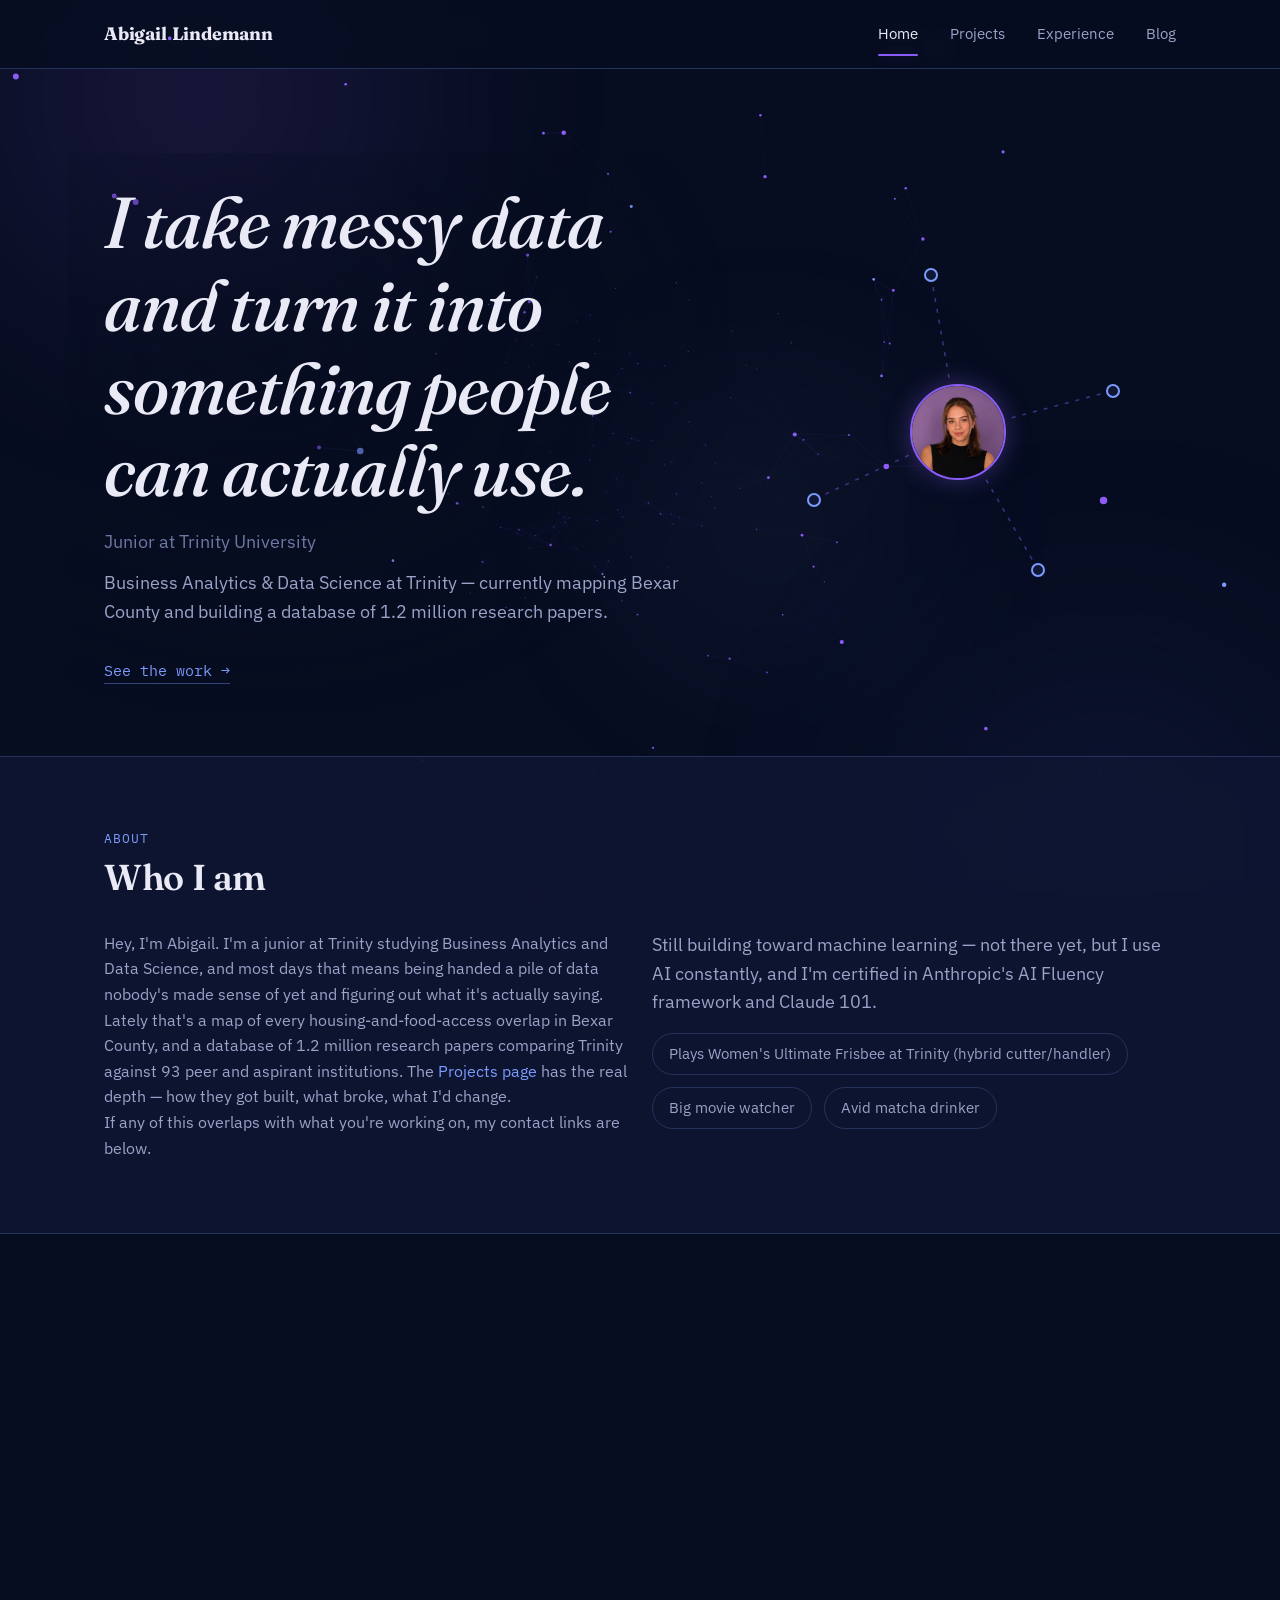
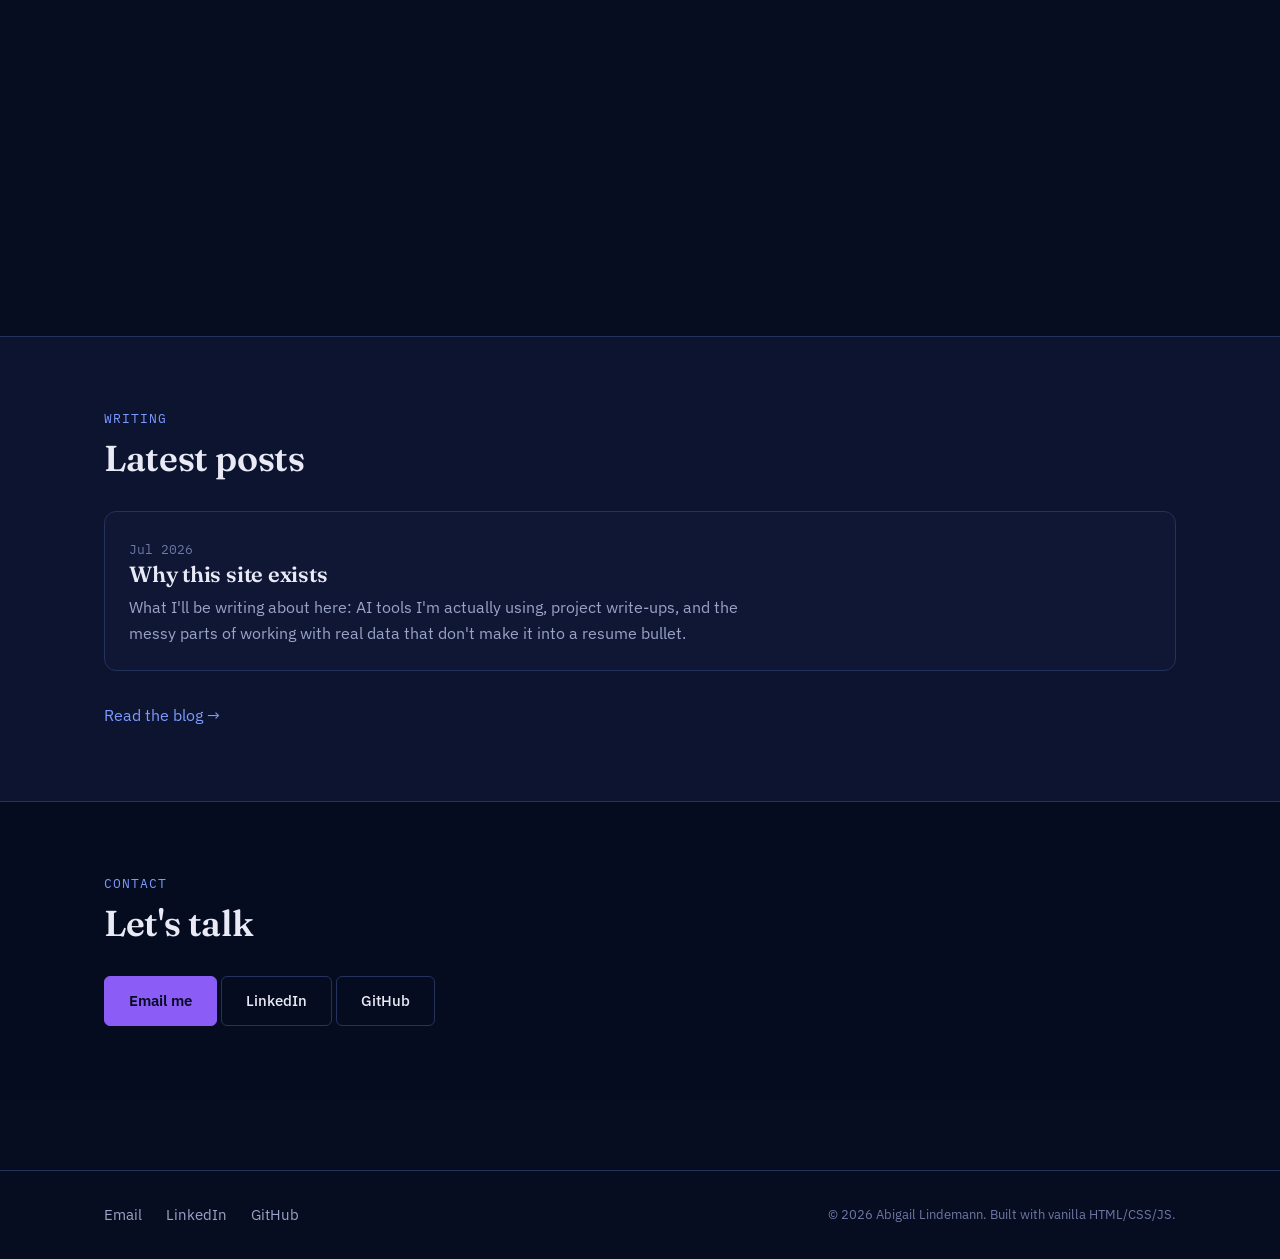
==== commit c768cf22: "Remove intro landing gate; run the dense dynamic background site-wide Co-Authored-By: Claude Fable 5" ====
--- a/index.html
+++ b/index.html
@@ -12,13 +12,6 @@
   <link rel="stylesheet" href="/css/main.css">
 </head>
 <body>
-  <div class="intro-overlay" id="intro-overlay">
-    <canvas class="intro-canvas" id="intro-canvas" aria-hidden="true"></canvas>
-    <div class="intro-content">
-      <p class="intro-hint">Scroll, click, or press any key to enter</p>
-      <button class="intro-skip" id="intro-skip">Enter site</button>
-    </div>
-  </div>
   <canvas class="bg-network" id="bg-network" aria-hidden="true"></canvas>
   <a class="skip-link" href="#main">Skip to content</a>
   <header class="site-nav" id="site-nav"></header>
@@ -84,7 +77,6 @@
   <script src="/js/render.js"></script>
   <script src="/js/hero-hub.js"></script>
   <script src="/js/bg-network.js"></script>
-  <script src="/js/intro.js"></script>
   <script src="/js/surreal.js"></script>
   <script>
     async function renderHome() {
--- a/css/main.css
+++ b/css/main.css
@@ -395,66 +395,6 @@
   background: var(--accent-2-soft);
   padding: 0.2em 0.6em;
   border-radius: 999px;
-}
-
-/* ---- Full-screen intro journey (plays once per session, always skippable) ---- */
-.intro-overlay {
-  position: fixed;
-  inset: 0;
-  z-index: 200;
-  background: var(--bg);
-  display: flex;
-  align-items: flex-end;
-  justify-content: center;
-  opacity: 1;
-  visibility: visible;
-  transition: opacity 900ms ease, visibility 900ms ease;
-  cursor: pointer;
-}
-.intro-overlay.hidden {
-  opacity: 0;
-  visibility: hidden;
-  pointer-events: none;
-}
-.intro-canvas { position: absolute; inset: 0; width: 100%; height: 100%; }
-.intro-content {
-  position: relative;
-  z-index: 1;
-  display: flex;
-  flex-direction: column;
-  align-items: center;
-  gap: var(--space-4);
-  padding-bottom: var(--space-9);
-  text-align: center;
-}
-.intro-hint {
-  font-family: var(--font-mono);
-  font-size: var(--fs-xs);
-  color: var(--text-dim);
-  letter-spacing: 0.06em;
-  animation: intro-pulse 2.4s ease-in-out infinite;
-}
-@keyframes intro-pulse {
-  0%, 100% { opacity: 0.5; }
-  50% { opacity: 1; }
-}
-.intro-skip {
-  font-family: var(--font-mono);
-  font-size: var(--fs-sm);
-  color: var(--text);
-  background: none;
-  border: 1px solid var(--border);
-  border-radius: 999px;
-  padding: var(--space-2) var(--space-5);
-  cursor: pointer;
-  transition: border-color var(--transition), box-shadow var(--transition);
-}
-.intro-skip:hover, .intro-skip:focus-visible {
-  border-color: var(--accent-2);
-  box-shadow: var(--glow-sm);
-}
-@media (prefers-reduced-motion: reduce) {
-  .intro-hint { animation: none; }
 }
 
 /* ---- Hero ---- */
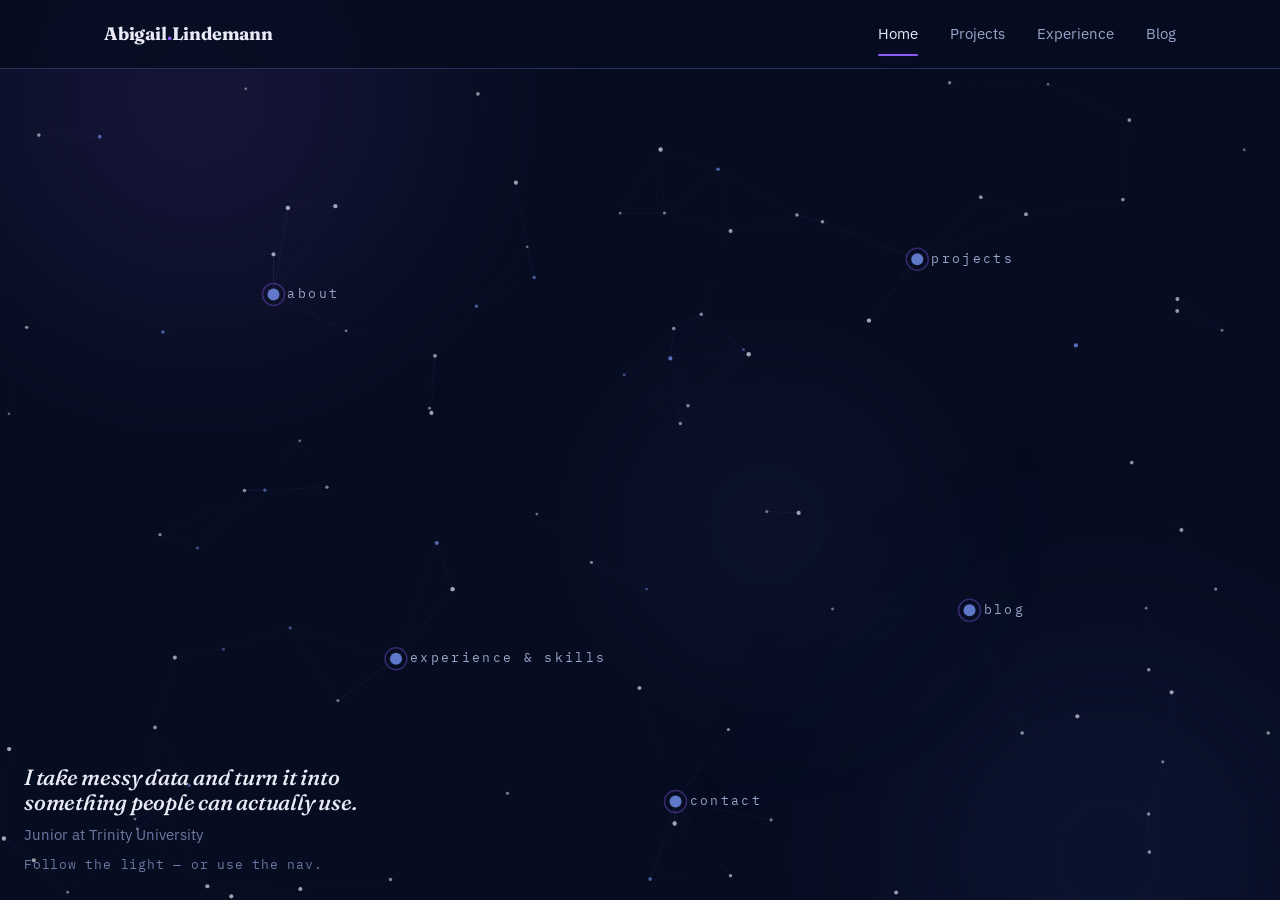
==== commit 4e45dafd: "Homepage as a living graph: sections are nodes, cursor is a light Replaces the hub-and-spoke hero an" ====
--- a/index.html
+++ b/index.html
@@ -11,140 +11,21 @@
   <link rel="icon" type="image/svg+xml" href="/favicon.svg">
   <link rel="stylesheet" href="/css/main.css">
 </head>
-<body>
-  <canvas class="bg-network" id="bg-network" aria-hidden="true"></canvas>
+<body class="is-world">
   <a class="skip-link" href="#main">Skip to content</a>
   <header class="site-nav" id="site-nav"></header>
 
-  <main id="main">
-    <section class="hero">
-      <div class="container hero-grid">
-        <div class="hero-content">
-          <h1 id="hero-tagline"></h1>
-          <p class="hero-byline" id="hero-kicker"></p>
-          <p class="lede" id="hero-focus"></p>
-          <a class="hero-link" href="/projects.html">See the work &rarr;</a>
-        </div>
-        <div class="hero-hub" id="hero-hub" role="navigation" aria-label="Quick links"></div>
-      </div>
-    </section>
-
-    <section id="about" class="section-tint">
-      <div class="container">
-        <div class="section-head">
-          <span class="kicker">About</span>
-          <h2>Who I am</h2>
-        </div>
-        <div id="about-body" class="grid grid-2"></div>
-      </div>
-    </section>
-
-    <section id="featured-projects">
-      <div class="container">
-        <div class="section-head">
-          <span class="kicker">Featured work</span>
-          <h2>Projects</h2>
-        </div>
-        <div class="grid grid-2" id="featured-projects-list"></div>
-        <p class="mt-6"><a class="text-link" href="/projects.html">See all projects &rarr;</a></p>
-      </div>
-    </section>
-
-    <section id="latest-posts" class="section-tint">
-      <div class="container">
-        <div class="section-head">
-          <span class="kicker">Writing</span>
-          <h2>Latest posts</h2>
-        </div>
-        <div class="post-list" id="latest-posts-list"></div>
-        <p class="mt-6"><a class="text-link" href="/blog.html">Read the blog &rarr;</a></p>
-      </div>
-    </section>
-
-    <section id="contact">
-      <div class="container">
-        <div class="section-head">
-          <span class="kicker">Contact</span>
-          <h2>Let's talk</h2>
-        </div>
-        <div id="contact-links" class="hero-actions"></div>
-      </div>
-    </section>
+  <main id="main" class="world">
+    <canvas class="world-canvas" id="bg-network" aria-hidden="true"></canvas>
+    <div class="world-nodes" id="world-nodes" role="navigation" aria-label="Site sections"></div>
+    <div class="world-id" id="world-id"></div>
+    <div class="world-backdrop" id="world-backdrop"></div>
+    <section class="world-panel" id="world-panel" aria-hidden="true" role="dialog" aria-modal="false"></section>
   </main>
 
-  <footer class="site-footer" id="site-footer"></footer>
-
   <script src="/js/render.js"></script>
-  <script src="/js/hero-hub.js"></script>
-  <script src="/js/bg-network.js"></script>
+  <script src="/js/graph-world.js"></script>
   <script src="/js/surreal.js"></script>
-  <script>
-    async function renderHome() {
-      const profile = await fetchJSON('profile');
-      document.getElementById('hero-kicker').textContent = profile.kicker;
-      document.getElementById('hero-tagline').innerHTML = `${escapeHTML(profile.tagline)}`;
-      document.getElementById('hero-focus').textContent = profile.heroSubline;
-      initHeroHub('hero-hub', profile);
-
-      const aboutBody = document.getElementById('about-body');
-      const paragraphs = profile.about.paragraphs
-        .map(p => escapeHTML(p).replace('[[projects]]', '<a class="text-link" href="/projects.html">Projects page</a>'))
-        .map(p => `<p>${p}</p>`).join('');
-      aboutBody.innerHTML = `
-        <div>${paragraphs}<p>${escapeHTML(profile.about.closing)}</p></div>
-        <div>
-          <p class="lede">${escapeHTML(profile.about.aiNote)}</p>
-          <div class="bits-list">${profile.personalBits.map(b => `<span class="bit">${escapeHTML(b)}</span>`).join('')}</div>
-        </div>
-      `;
-
-      const projects = await fetchJSON('projects');
-      const featured = profile.home.featuredProjectSlugs
-        .map(slug => projects.find(p => p.slug === slug))
-        .filter(Boolean);
-      document.getElementById('featured-projects-list').innerHTML = featured.map(projectCard).join('');
-
-      const posts = await fetchJSON('posts');
-      const latest = [...posts].sort((a, b) => new Date(b.date) - new Date(a.date)).slice(0, profile.home.latestPostsCount || 3);
-      document.getElementById('latest-posts-list').innerHTML = latest.map(postSummary).join('') || '<p class="text-muted">No posts yet.</p>';
-
-      const links = profile.links;
-      document.getElementById('contact-links').innerHTML = `
-        <a class="btn btn-primary" href="mailto:${links.email}">Email me</a>
-        <a class="btn btn-ghost" href="https://${links.linkedin}" target="_blank" rel="noopener">LinkedIn</a>
-        <a class="btn btn-ghost" href="https://${links.github}" target="_blank" rel="noopener">GitHub</a>
-      `;
-    }
-
-    function projectCard(p) {
-      return `
-        <a class="card-link" href="/projects.html#${p.slug}">
-          <article class="card${p.featured ? ' card-featured' : ''}">
-            ${p.motif ? `<div class="card-motif">${projectMotifSVG(p.motif)}</div>` : ''}
-            <span class="date">${escapeHTML(p.displayDate)}${p.status === 'ongoing' ? ' · <span class=\"badge-ongoing\">Ongoing</span>' : ''}</span>
-            <h3>${escapeHTML(p.title)}</h3>
-            <p class="card-body">${escapeHTML(p.summary)}</p>
-            ${p.stat ? `<div class="card-stat"><span class="stat-value">${escapeHTML(p.stat.value)}</span><span class="stat-label">${escapeHTML(p.stat.label)}</span></div>` : ''}
-            <div class="tags">${p.tags.map(t => `<span class="tag" data-cat="${t.cat}">${escapeHTML(t.label)}</span>`).join('')}</div>
-          </article>
-        </a>
-      `;
-    }
-
-    function postSummary(post) {
-      return `
-        <a class="card-link" href="/post.html?slug=${encodeURIComponent(post.slug)}">
-          <article class="card">
-            <span class="date">${escapeHTML(post.displayDate || post.date)}</span>
-            <h3>${escapeHTML(post.title)}</h3>
-            <p class="post-summary text-muted">${escapeHTML(post.summary)}</p>
-          </article>
-        </a>
-      `;
-    }
-
-    renderHome();
-    initBgNetwork('bg-network');
-  </script>
+  <script src="/js/world.js"></script>
 </body>
 </html>
--- a/css/main.css
+++ b/css/main.css
@@ -794,6 +794,167 @@
   .reveal { opacity: 1; transform: none; transition: none; }
 }
 
+/* =========================================================
+   Graph world (homepage): full-viewport living network.
+   Sections are nodes in the graph; panels carry the content.
+   ========================================================= */
+.is-world { overflow: hidden; }
+.world {
+  position: relative;
+  height: calc(100vh - 68px);
+  height: calc(100dvh - 68px);
+}
+.world-canvas {
+  position: absolute;
+  inset: 0;
+  width: 100%;
+  height: 100%;
+}
+
+/* Section nodes: quiet chart annotations, not buttons-on-strings */
+.world-nodes { position: absolute; inset: 0; }
+.world-node {
+  position: absolute;
+  top: 0; left: 0;
+  transform: translate(-50%, -50%);
+  width: 48px;
+  height: 48px;
+  background: none;
+  border: none;
+  cursor: pointer;
+}
+.world-node-label {
+  position: absolute;
+  left: 38px;
+  top: 50%;
+  transform: translateY(-50%);
+  font-family: var(--font-mono);
+  font-size: var(--fs-xs);
+  letter-spacing: 0.18em;
+  white-space: nowrap;
+  color: var(--text-muted);
+  transition: color var(--transition);
+}
+.world-node:hover .world-node-label,
+.world-node:focus-visible .world-node-label { color: var(--text); }
+
+/* Corner identity: map-title, not hero */
+.world-id {
+  position: absolute;
+  left: var(--space-5);
+  bottom: var(--space-5);
+  max-width: 340px;
+  pointer-events: none;
+}
+.world-id h1 {
+  font-size: var(--fs-lg);
+  font-style: italic;
+  font-weight: 500;
+  color: var(--text);
+}
+.world-id p {
+  margin-top: var(--space-2);
+  font-size: var(--fs-sm);
+  color: var(--text-dim);
+}
+.world-id .world-hint {
+  font-family: var(--font-mono);
+  font-size: var(--fs-xs);
+  letter-spacing: 0.06em;
+}
+@media (max-width: 700px) {
+  .world-id { max-width: 240px; }
+  .world-id h1 { font-size: var(--fs-md); }
+}
+
+/* Readable panel: solid surface, no effects inside */
+.world-backdrop {
+  position: fixed;
+  inset: 0;
+  background: rgba(7, 13, 32, 0.55);
+  opacity: 0;
+  visibility: hidden;
+  transition: opacity 300ms ease, visibility 300ms ease;
+  z-index: 60;
+}
+.world-backdrop.open { opacity: 1; visibility: visible; }
+.world-panel {
+  position: fixed;
+  left: 50%;
+  top: 50%;
+  transform: translate(-50%, -47%);
+  width: min(720px, 94vw);
+  max-height: 80vh;
+  max-height: 80dvh;
+  overflow-y: auto;
+  background: var(--surface);
+  border: 1px solid var(--border);
+  border-radius: var(--radius-lg);
+  padding: var(--space-5) var(--space-6) var(--space-6);
+  opacity: 0;
+  visibility: hidden;
+  transition: opacity 300ms ease, transform 300ms ease, visibility 300ms ease;
+  z-index: 61;
+}
+.world-panel.open {
+  opacity: 1;
+  visibility: visible;
+  transform: translate(-50%, -50%);
+}
+.panel-head {
+  display: flex;
+  align-items: center;
+  justify-content: space-between;
+  margin-bottom: var(--space-4);
+}
+.panel-head h2 {
+  font-size: var(--fs-xl);
+  font-style: italic;
+  font-weight: 500;
+}
+.panel-close {
+  background: none;
+  border: 1px solid var(--border);
+  border-radius: 50%;
+  width: 36px;
+  height: 36px;
+  font-size: var(--fs-md);
+  color: var(--text-muted);
+  cursor: pointer;
+  line-height: 1;
+  transition: border-color var(--transition), color var(--transition);
+}
+.panel-close:hover, .panel-close:focus-visible {
+  border-color: var(--accent-2);
+  color: var(--text);
+}
+.panel-body p { margin-bottom: var(--space-3); }
+.panel-item {
+  padding-block: var(--space-4);
+  border-top: 1px solid var(--border);
+}
+.panel-item:first-child { border-top: none; padding-top: 0; }
+.panel-item h3 { margin: var(--space-1) 0 var(--space-2); }
+.panel-item h3 a { color: var(--text); }
+.panel-item h3 a:hover { color: var(--accent-2); }
+.panel-item ul { margin-top: var(--space-2); display: flex; flex-direction: column; gap: var(--space-2); }
+.panel-item ul li {
+  color: var(--text-muted);
+  font-size: var(--fs-sm);
+  padding-left: var(--space-4);
+  position: relative;
+}
+.panel-item ul li::before {
+  content: '';
+  position: absolute; left: 0; top: 0.6em;
+  width: 5px; height: 5px;
+  background: var(--accent-2);
+  border-radius: 50%;
+}
+.panel-subhead { margin: var(--space-6) 0 var(--space-3); }
+.panel-more { margin-top: var(--space-5); }
+.panel-contact { display: flex; flex-wrap: wrap; gap: var(--space-3); margin-top: var(--space-4); }
+
 /* ---- Card tilt: cards lean toward the cursor in 3D ---- */
 .tilt-wrap { perspective: 900px; }
 .card.tilting {
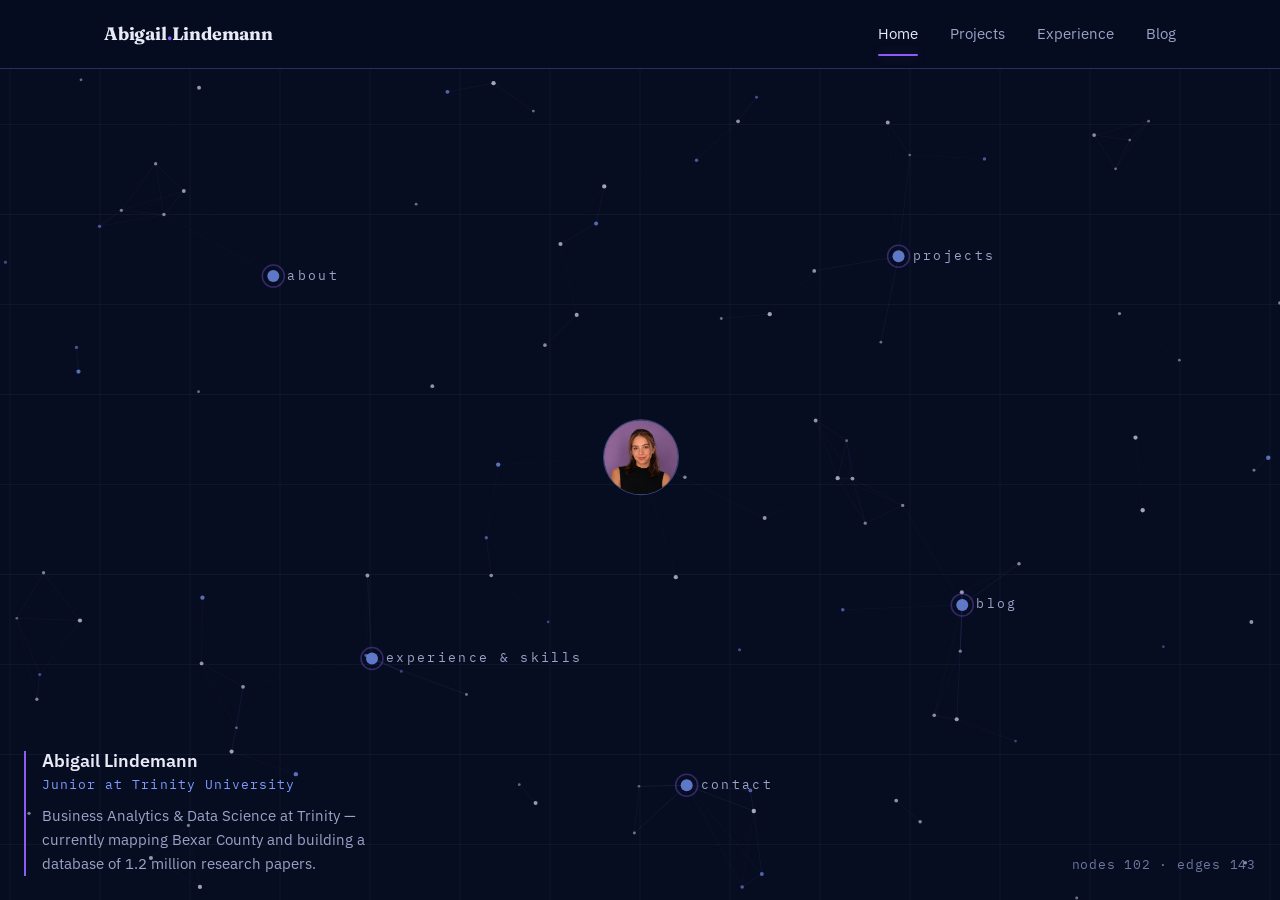
==== commit a94dfa01: "De-artsy the graph world: legend not hero, headshot as center node, chart grid + live stats Co-Autho" ====
--- a/index.html
+++ b/index.html
@@ -18,7 +18,11 @@
   <main id="main" class="world">
     <canvas class="world-canvas" id="bg-network" aria-hidden="true"></canvas>
     <div class="world-nodes" id="world-nodes" role="navigation" aria-label="Site sections"></div>
+    <button class="world-center" id="world-center" aria-label="Open the about panel">
+      <img src="/images/headshot.jpg" alt="Abigail Lindemann">
+    </button>
     <div class="world-id" id="world-id"></div>
+    <div class="world-stats" id="world-stats" aria-hidden="true"></div>
     <div class="world-backdrop" id="world-backdrop"></div>
     <section class="world-panel" id="world-panel" aria-hidden="true" role="dialog" aria-modal="false"></section>
   </main>
--- a/css/main.css
+++ b/css/main.css
@@ -838,33 +838,74 @@
 .world-node:hover .world-node-label,
 .world-node:focus-visible .world-node-label { color: var(--text); }
 
-/* Corner identity: map-title, not hero */
+/* Corner identity: a chart legend, not a hero */
 .world-id {
   position: absolute;
   left: var(--space-5);
   bottom: var(--space-5);
-  max-width: 340px;
+  max-width: 360px;
+  padding-left: var(--space-4);
+  border-left: 2px solid var(--accent);
   pointer-events: none;
 }
 .world-id h1 {
-  font-size: var(--fs-lg);
-  font-style: italic;
-  font-weight: 500;
+  font-family: var(--font-body);
+  font-size: var(--fs-md);
+  font-weight: 600;
+  letter-spacing: 0;
   color: var(--text);
+}
+.world-id .world-role {
+  font-family: var(--font-mono);
+  font-size: var(--fs-xs);
+  letter-spacing: 0.08em;
+  color: var(--accent-2);
+  margin-top: var(--space-1);
 }
 .world-id p {
   margin-top: var(--space-2);
   font-size: var(--fs-sm);
-  color: var(--text-dim);
-}
-.world-id .world-hint {
+  color: var(--text-muted);
+}
+@media (max-width: 700px) {
+  .world-id { max-width: 250px; }
+}
+
+/* Center node: the headshot is a node in the graph, nothing radiates from it */
+.world-center {
+  position: absolute;
+  top: 0; left: 0;
+  width: 76px;
+  height: 76px;
+  padding: 0;
+  border-radius: 50%;
+  border: 1px solid var(--border-hover);
+  background: var(--surface);
+  overflow: hidden;
+  cursor: pointer;
+  transition: border-color var(--transition);
+}
+.world-center img {
+  width: 100%;
+  height: 100%;
+  object-fit: cover;
+  object-position: 50% 15%;
+}
+.world-center:hover, .world-center:focus-visible { border-color: var(--accent-2); }
+@media (max-width: 700px) {
+  .world-center { width: 60px; height: 60px; }
+}
+
+/* Live graph readout: bottom-right, quiet and factual */
+.world-stats {
+  position: absolute;
+  right: var(--space-5);
+  bottom: var(--space-5);
   font-family: var(--font-mono);
   font-size: var(--fs-xs);
   letter-spacing: 0.06em;
-}
-@media (max-width: 700px) {
-  .world-id { max-width: 240px; }
-  .world-id h1 { font-size: var(--fs-md); }
+  color: var(--text-dim);
+  pointer-events: none;
 }
 
 /* Readable panel: solid surface, no effects inside */
@@ -909,8 +950,7 @@
 }
 .panel-head h2 {
   font-size: var(--fs-xl);
-  font-style: italic;
-  font-weight: 500;
+  font-weight: 600;
 }
 .panel-close {
   background: none;
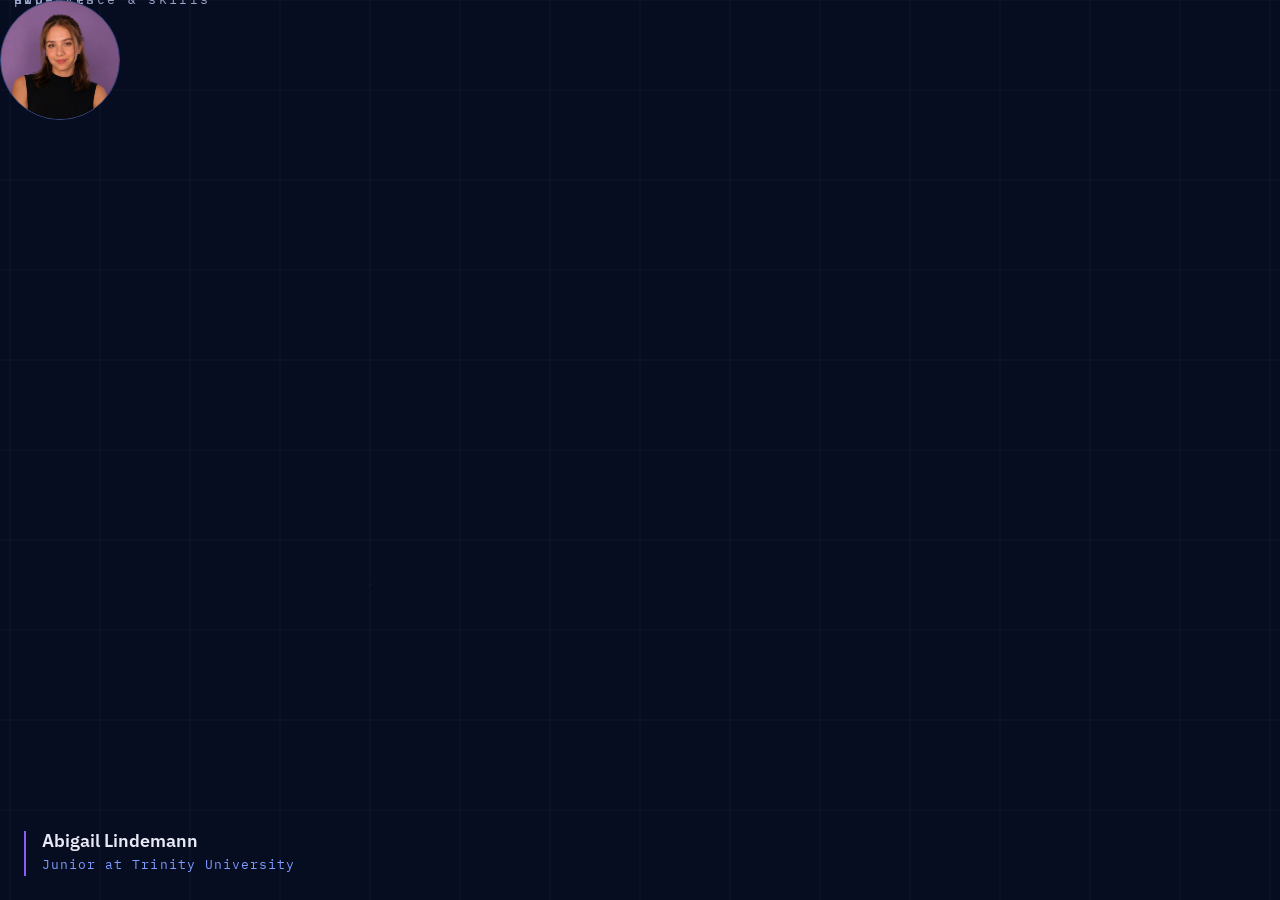
==== commit 75052b82: "Reactive graph motion, bigger headshot, hidden hover nav, leaner legend Nodes no longer wander on th" ====
--- a/index.html
+++ b/index.html
@@ -22,7 +22,6 @@
       <img src="/images/headshot.jpg" alt="Abigail Lindemann">
     </button>
     <div class="world-id" id="world-id"></div>
-    <div class="world-stats" id="world-stats" aria-hidden="true"></div>
     <div class="world-backdrop" id="world-backdrop"></div>
     <section class="world-panel" id="world-panel" aria-hidden="true" role="dialog" aria-modal="false"></section>
   </main>
--- a/css/main.css
+++ b/css/main.css
@@ -875,8 +875,8 @@
 .world-center {
   position: absolute;
   top: 0; left: 0;
-  width: 76px;
-  height: 76px;
+  width: 120px;
+  height: 120px;
   padding: 0;
   border-radius: 50%;
   border: 1px solid var(--border-hover);
@@ -893,19 +893,47 @@
 }
 .world-center:hover, .world-center:focus-visible { border-color: var(--accent-2); }
 @media (max-width: 700px) {
-  .world-center { width: 60px; height: 60px; }
-}
-
-/* Live graph readout: bottom-right, quiet and factual */
-.world-stats {
-  position: absolute;
-  right: var(--space-5);
-  bottom: var(--space-5);
+  .world-center { width: 84px; height: 84px; }
+}
+
+/* Hidden nav (homepage): parked above the viewport, slides down when the
+   pointer reaches the top edge, when it's hovered, or when focus lands in
+   it (keyboard). Touch devices keep the normal visible nav. */
+.is-world .site-nav {
+  position: fixed;
+  top: 0; left: 0; right: 0;
+  transform: translateY(-100%);
+  transition: transform 240ms ease;
+}
+.is-world .site-nav.shown,
+.is-world .site-nav:hover,
+.is-world .site-nav:focus-within {
+  transform: none;
+}
+.is-world .world {
+  height: 100vh;
+  height: 100dvh;
+}
+.nav-peek-hint {
+  position: fixed;
+  top: 10px;
+  left: 50%;
+  transform: translateX(-50%);
   font-family: var(--font-mono);
   font-size: var(--fs-xs);
-  letter-spacing: 0.06em;
+  letter-spacing: 0.22em;
   color: var(--text-dim);
+  opacity: 0.65;
   pointer-events: none;
+  z-index: 49;
+  transition: opacity var(--transition);
+}
+.site-nav.shown + .nav-peek-hint,
+.site-nav:hover + .nav-peek-hint,
+.site-nav:focus-within + .nav-peek-hint { opacity: 0; }
+@media (pointer: coarse) {
+  .is-world .site-nav { position: sticky; transform: none; }
+  .is-world .world { height: calc(100vh - 68px); height: calc(100dvh - 68px); }
 }
 
 /* Readable panel: solid surface, no effects inside */
